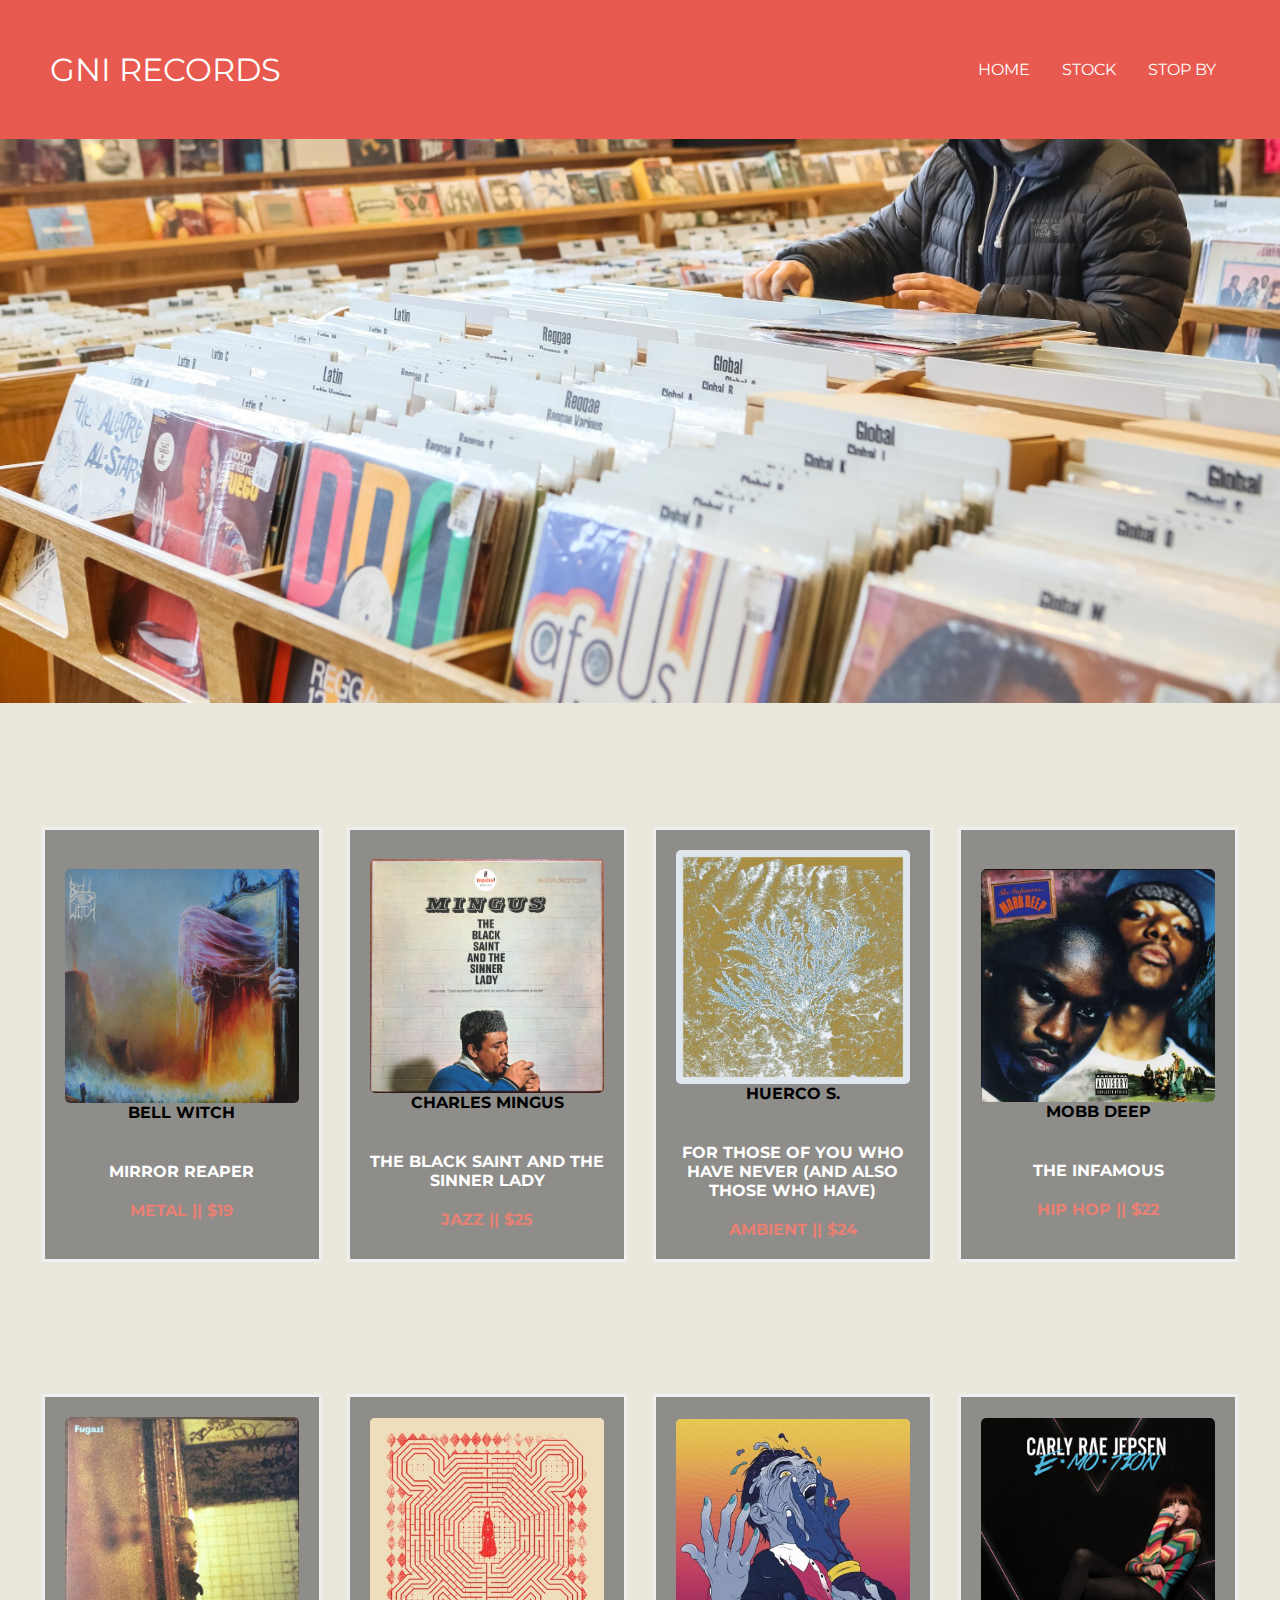
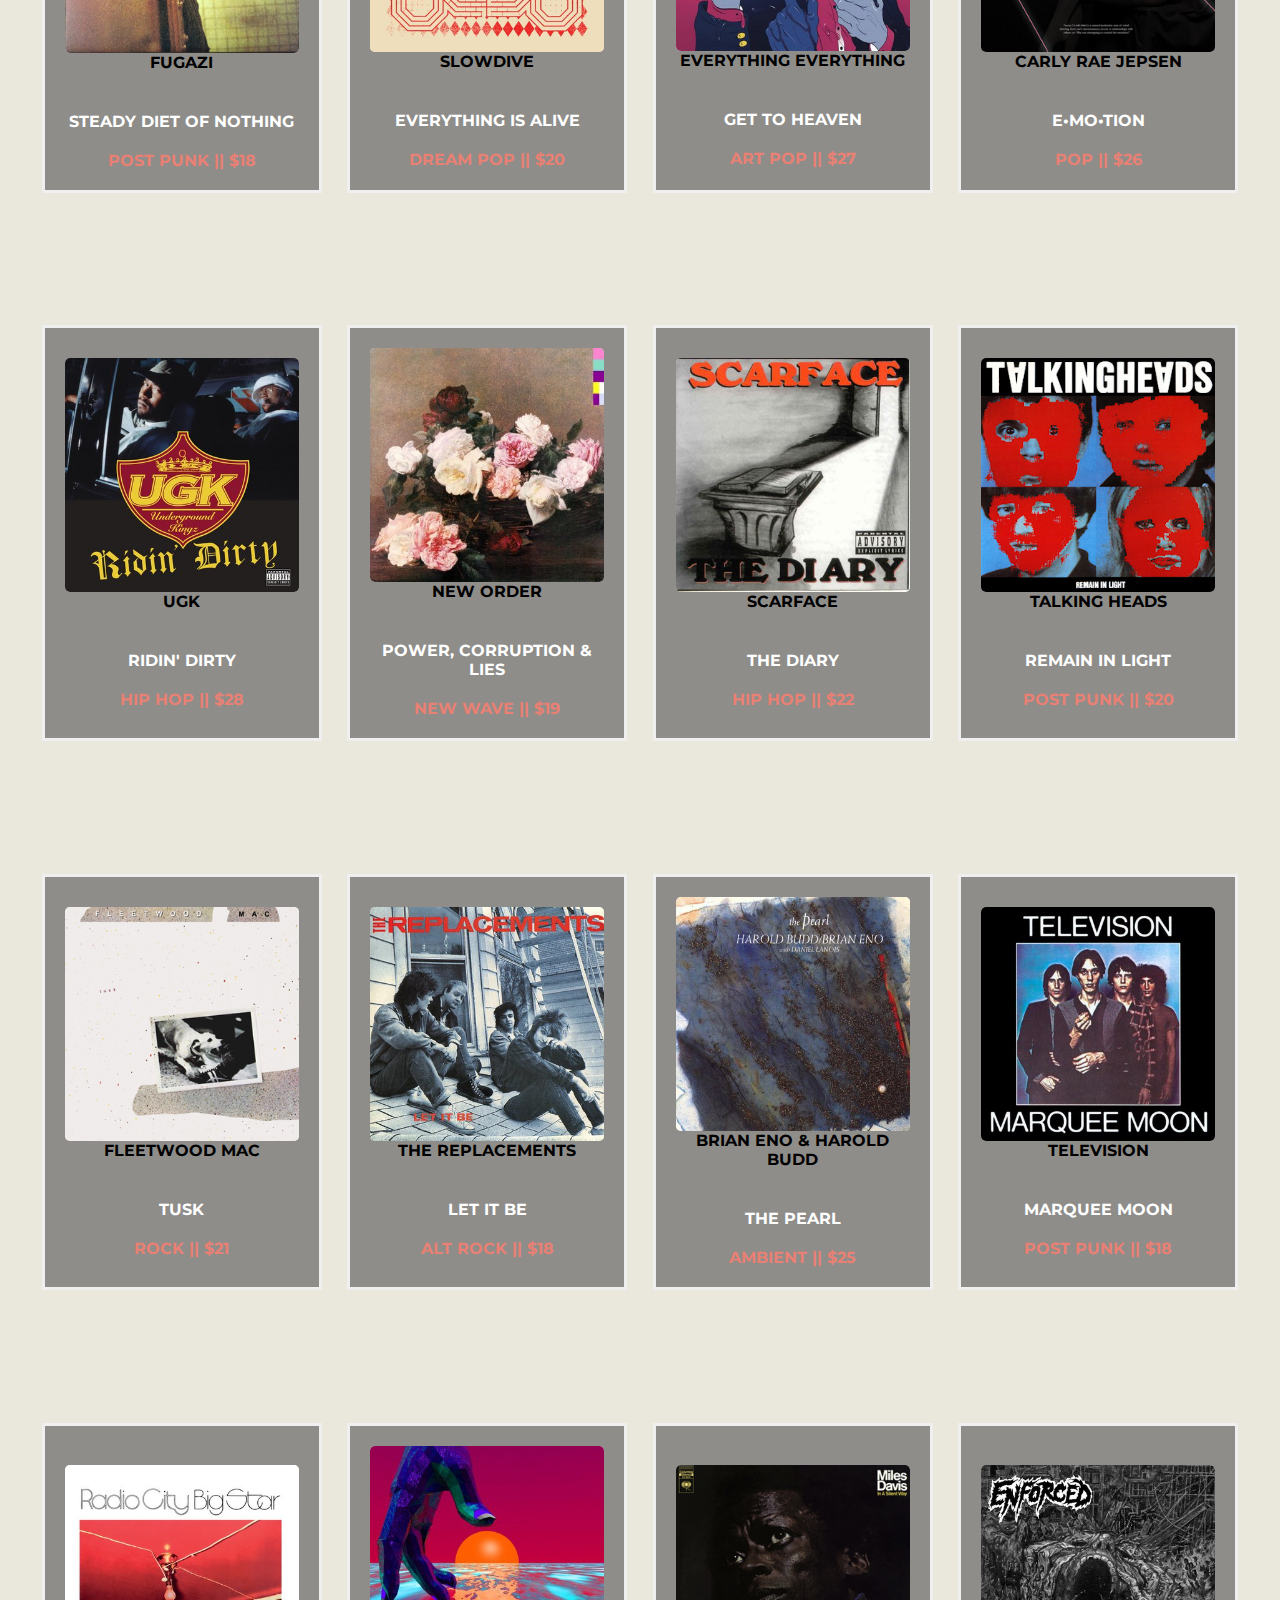
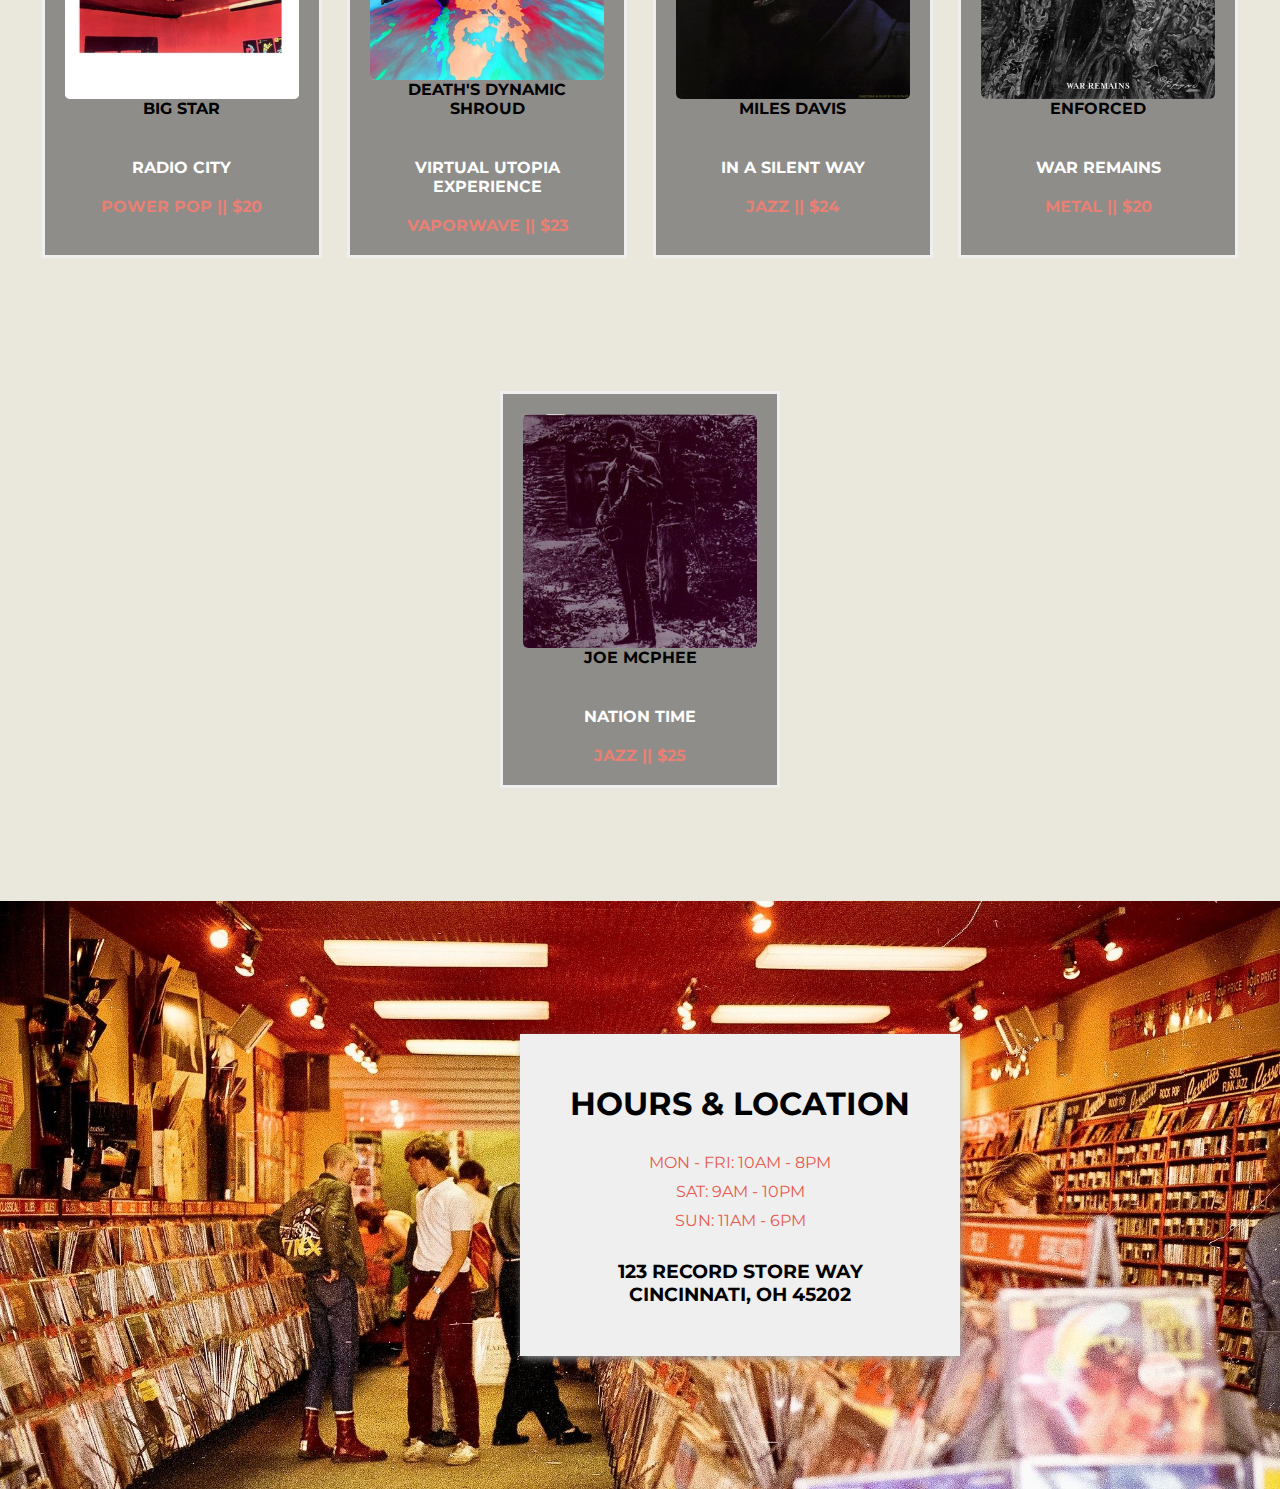
==== index.html @ e2877989 "front page mobile adjustments" ====
<!DOCTYPE html>
<html lang="en">
<head>
    <meta charset="UTF-8">
    <meta name="viewport" content="width=device-width, initial-scale=1.0">
    <link rel="preconnect" href="https://fonts.googleapis.com">
    <link rel="preconnect" href="https://fonts.gstatic.com" crossorigin>
    <link href="https://fonts.googleapis.com/css2?family=Montserrat:wght@600&display=swap" rel="stylesheet">    
    <link rel="stylesheet" href="style.css">
    <title>Document</title>
</head>
<body>
    <nav id="navbar">
        <div class="logo">GNI RECORDS</div>
        <ul class="nav-links">
          <input type="checkbox" id="checkbox_toggle" />
          <label for="checkbox_toggle" class="hamburger" style="background-color:#E85A4F">&#9776;</label>
          <div class="menu">
            <li><a href="/">Home</a></li>
            <li><a href="/">Stock</a></li>
            <li><a href="/">Stop By</a></li>
          </div>
        </ul>
    </nav>
      <div class="banner">
        <img src="./img/banner-store.jpg" alt="">
      </div>
    <div id="container"></div>
    <div class="hours-container">
        <img src="./img/records.jpg" alt="">
        <div class="hours"> 
            <h1>HOURS & LOCATION</h1>
            <ul>Mon - Fri: 10am - 8pm</ul>
            <ul>Sat: 9am - 10pm</ul>
            <ul> Sun: 11am - 6pm</ul> 
            <h3>123 Record Store Way<br>Cincinnati, OH 45202</h3>
        </div>
    </div>

    <script src="script.js"></script>
</body>
</html>
---- style.css ----
* {
    margin: 0%;
    padding: 0;
    box-sizing: border-box;
    font-family: 'Montserrat', sans-serif;
    text-transform: uppercase;
    text-decoration: none;
    list-style: none;
    /* background-color: rgb(47, 45, 45); */
    background-color: #Eae7dc;
}

#navbar {
  display: flex;
  align-items: center;
  justify-content: space-between;
  padding: 50px;
  background-color: #E85A4F;
  color: #fff;
}

.nav-links a {
  color: #fff;
  background-color: #E85A4F;
}

.logo {
  font-size: 32px;
  background-color: #E85A4F;
}

.menu {
  background-color: #E85A4F;
}

.menu li{
  display: inline-block;
  position: relative;
  color: #D8C3A5;
  background-color: #E85A4F;
}

.menu li::after {
  content: '';
  position: absolute;
  width: 100%;
  transform: scaleX(0);
  height: 2px;
  bottom: 0;
  left: 0;
  background-color: #000000;
  transform-origin: bottom right;
  transition: transform 0.25s ease-out;
}

.menu li:hover:after {
  transform: scaleX(1);
  transform-origin: bottom left;
}

.menu li {
  padding: 5px 14px;
}


input[type=checkbox] {
  display: none;
} 


.hamburger {
  display: none;
  font-size: 24px;
  user-select: none;
}



  .banner img {
    width: 100%;
    height: auto;
}

#container {
    display: flex; 
    flex-direction: row;
    flex-wrap: wrap; 
    justify-content: center;
}

.box {
    display: flex;
    flex-direction: column;
    align-items: center;
    width: 280px;
    background-color: #8E8D8A;
    border-style: solid;
    border-color: #efefef;
    padding: 20px;
    text-align: center;
    margin: 1%;
    transition: background-color 0.2s, transform 0.2s;
    display: flex;
    justify-content: center;
    align-items: center;
    margin-top: 120px;
    cursor: pointer;
}

.box img {
    max-width: 100%;
    border-radius: 5px;
}

.box h4 {
    background-color: inherit;
    color: white;
    transition: color 0.2s;
}

.box:hover {
    background-color: #Eae7dc;
    border-style: .5px solid black;
    transform: scale(1.5);
}

.box:hover h4 {
    color: black !important;
}


.hours-container {
    position: relative; 
    display: flex;
    align-items: center;
    justify-content: center;
    margin-top: 100px;
}

.hours-container img {
    width: 100%;
    height: auto;
}

.hours {
    position: absolute;
    color: black;
    right: 25%;
    background-color: #efefef;
    padding: 50px;
    text-align: center;
    box-shadow: 2px 3px 8px -1px rgba(163, 163, 163, 1);
}

.hours h1 {
    margin-bottom: 30px;
    background-color: #efefef;
}

.hours ul {
    margin-bottom: 10px;
    color: #E85A4F;
    background-color: #efefef;
}

.hours h3 {
    margin-top: 30px;
    background-color: #efefef;
}

input[type=checkbox] {
    display: none;
  } 
  

  .hamburger {
    display: none;
    font-size: 24px;
    user-select: none;
  }
  

  @media (max-width: 768px) {
   .menu {
      display:none;
      position: absolute;
      background-color: #E85A4F;
      right: 0;
      left: 0;
      text-align: center;
      padding: 16px 0;
    }
  
    .menu li:hover {
      display: inline-block;
      background-color: #E85A4F;
      transition: 0.3s ease;
    }
  
    .menu li + li {
      margin-top: 12px;
      background-color: #E85A4F;
    }
  
    input[type=checkbox]:checked ~ .menu {
      display: flex;
      justify-content: center;
      flex-direction: column;
    }
  
    .hamburger {
      display: block;
      color: black;
    }

    .box {
      width: 220px;
      transition: background-color 0s, transform 0s;
    }

    .box:hover {
      transform: scale(1);
  }
  

    .hours-container img {
      display: none;
    }

    .hours-container {
      margin-top: 200px;
      margin-left: 20%;
    }
  
  }
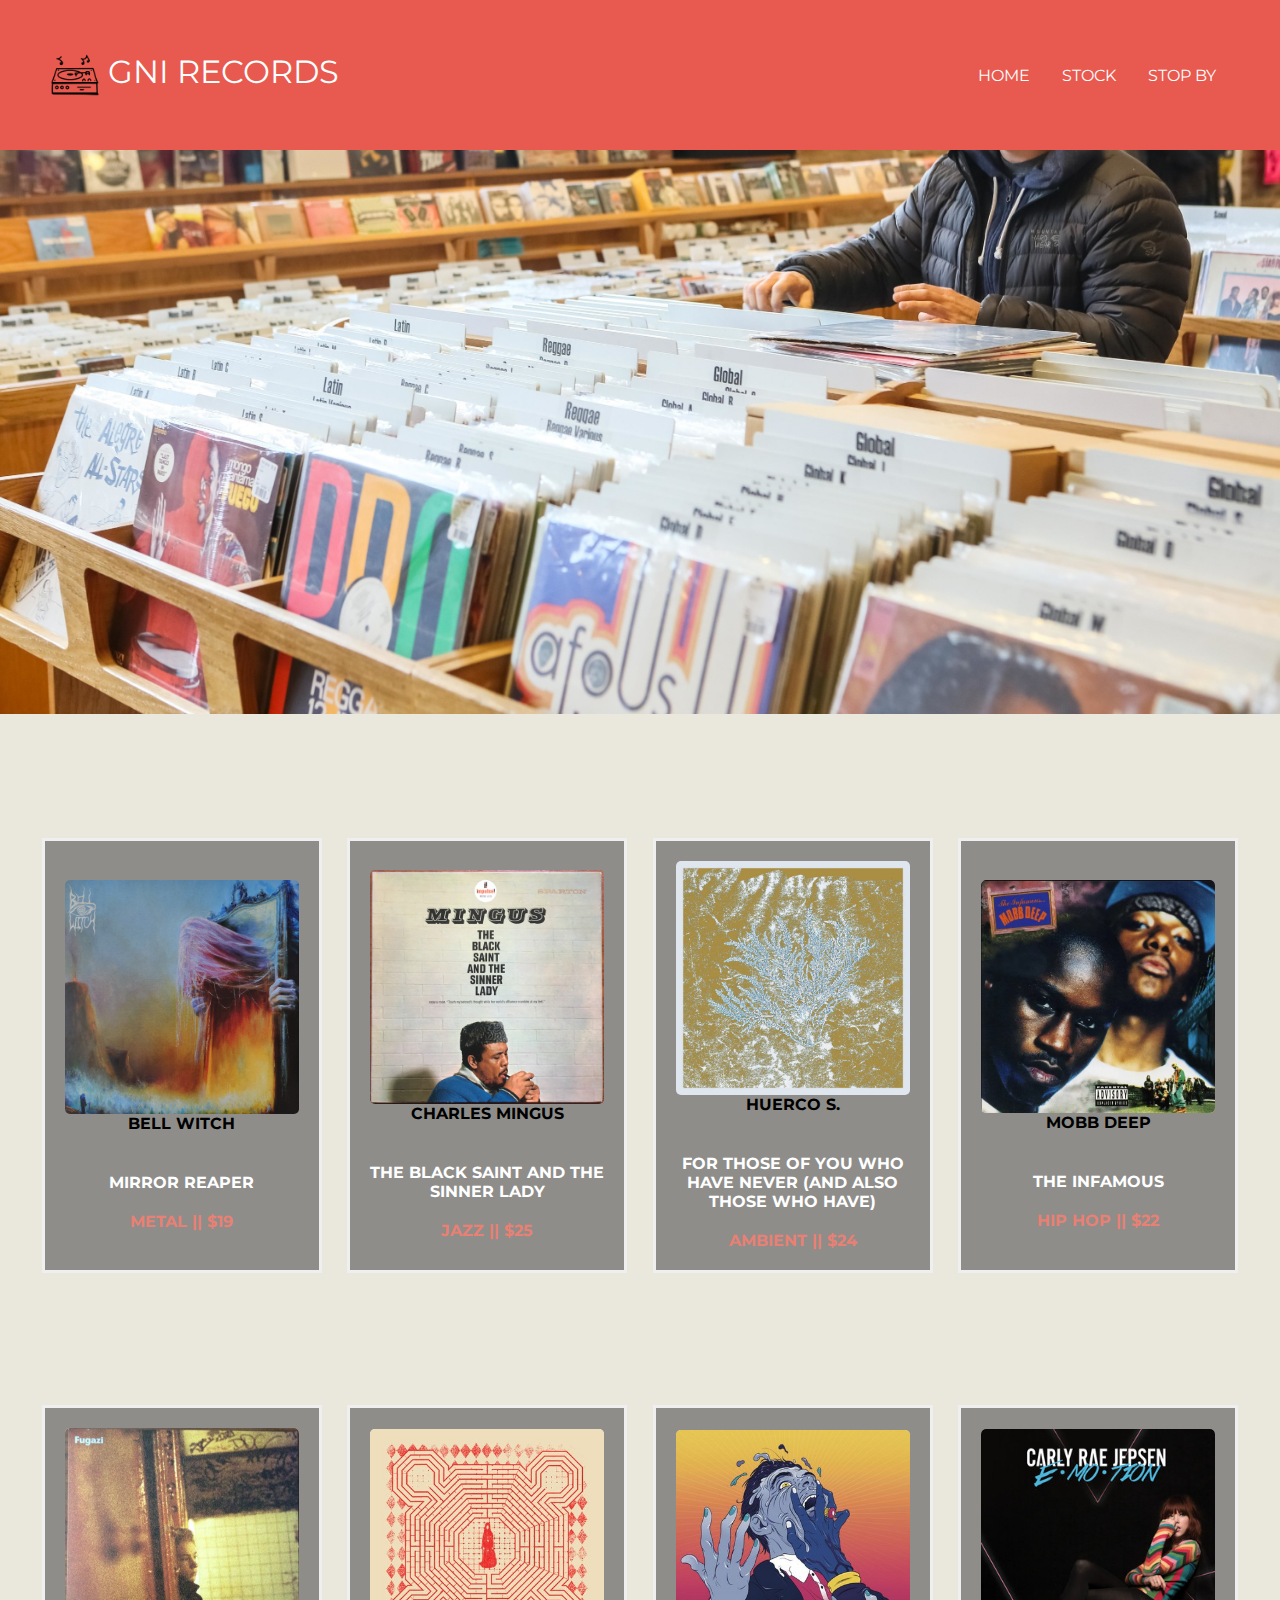
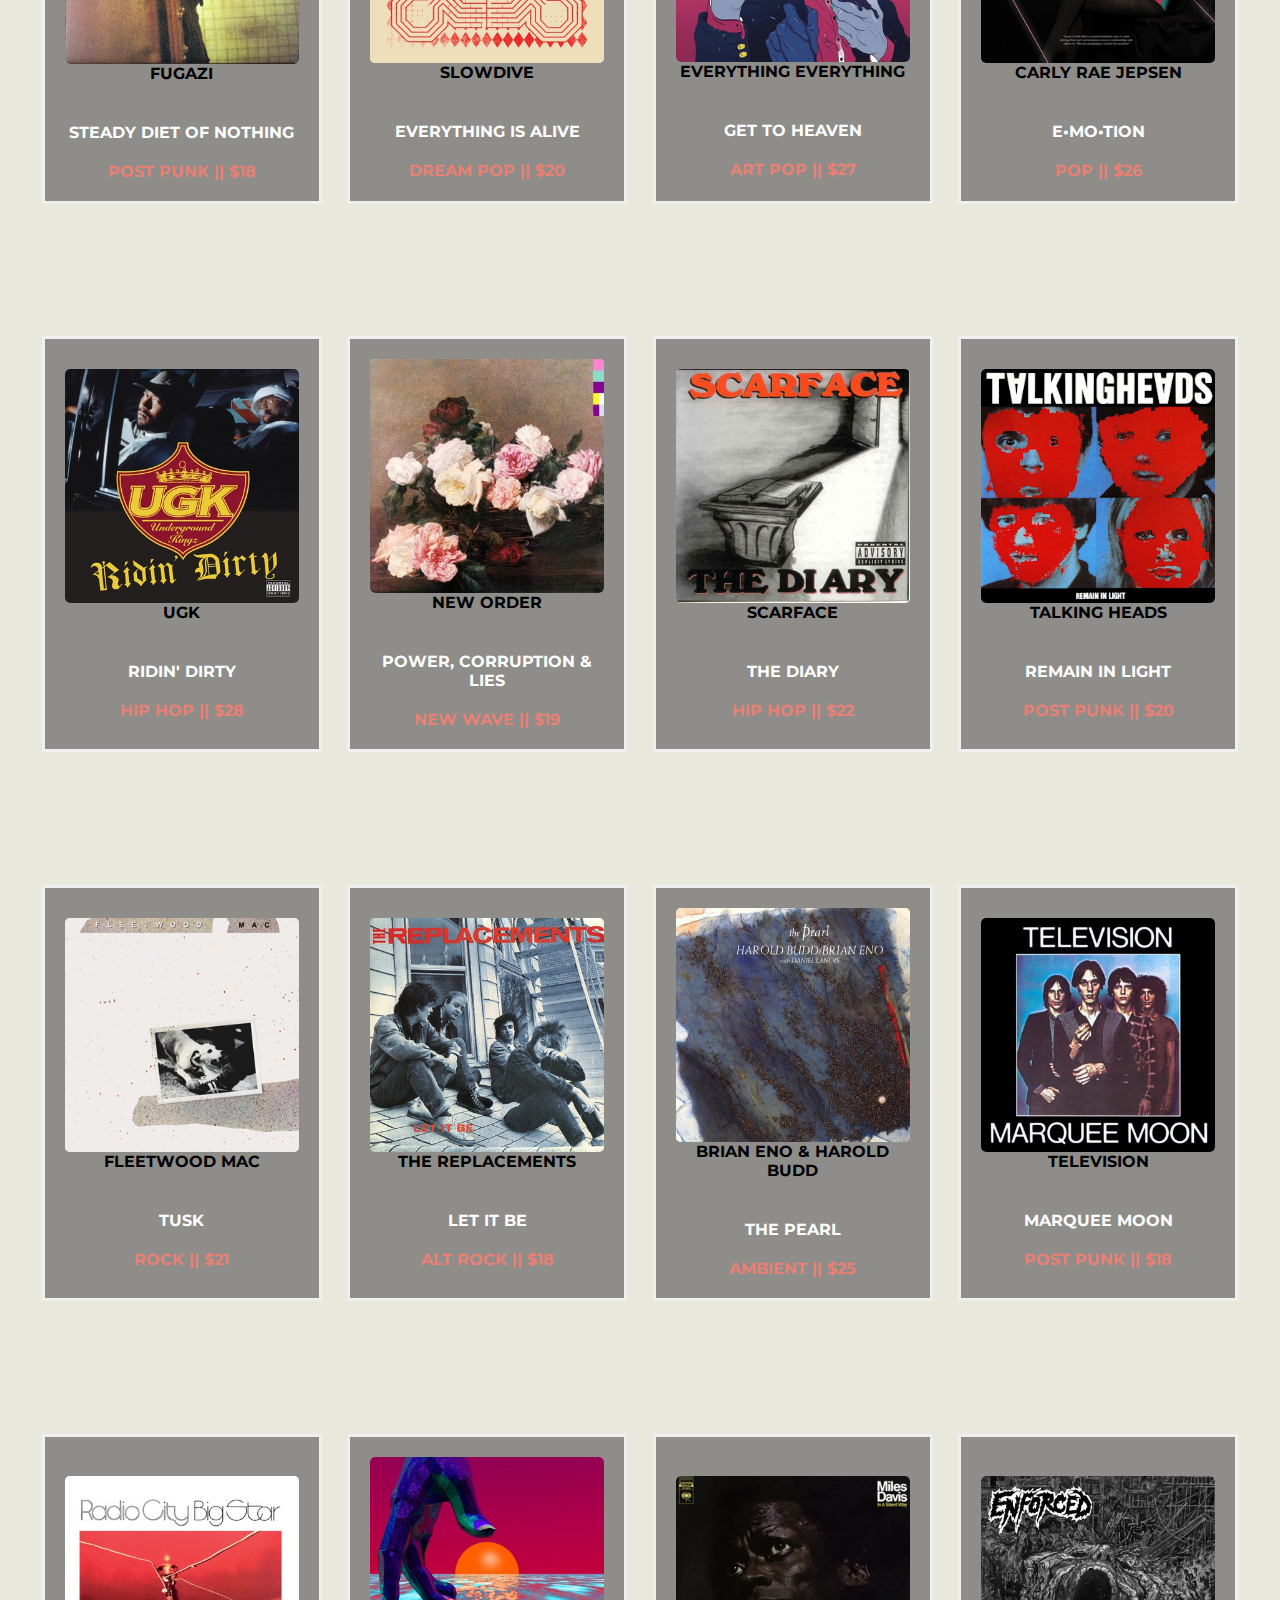
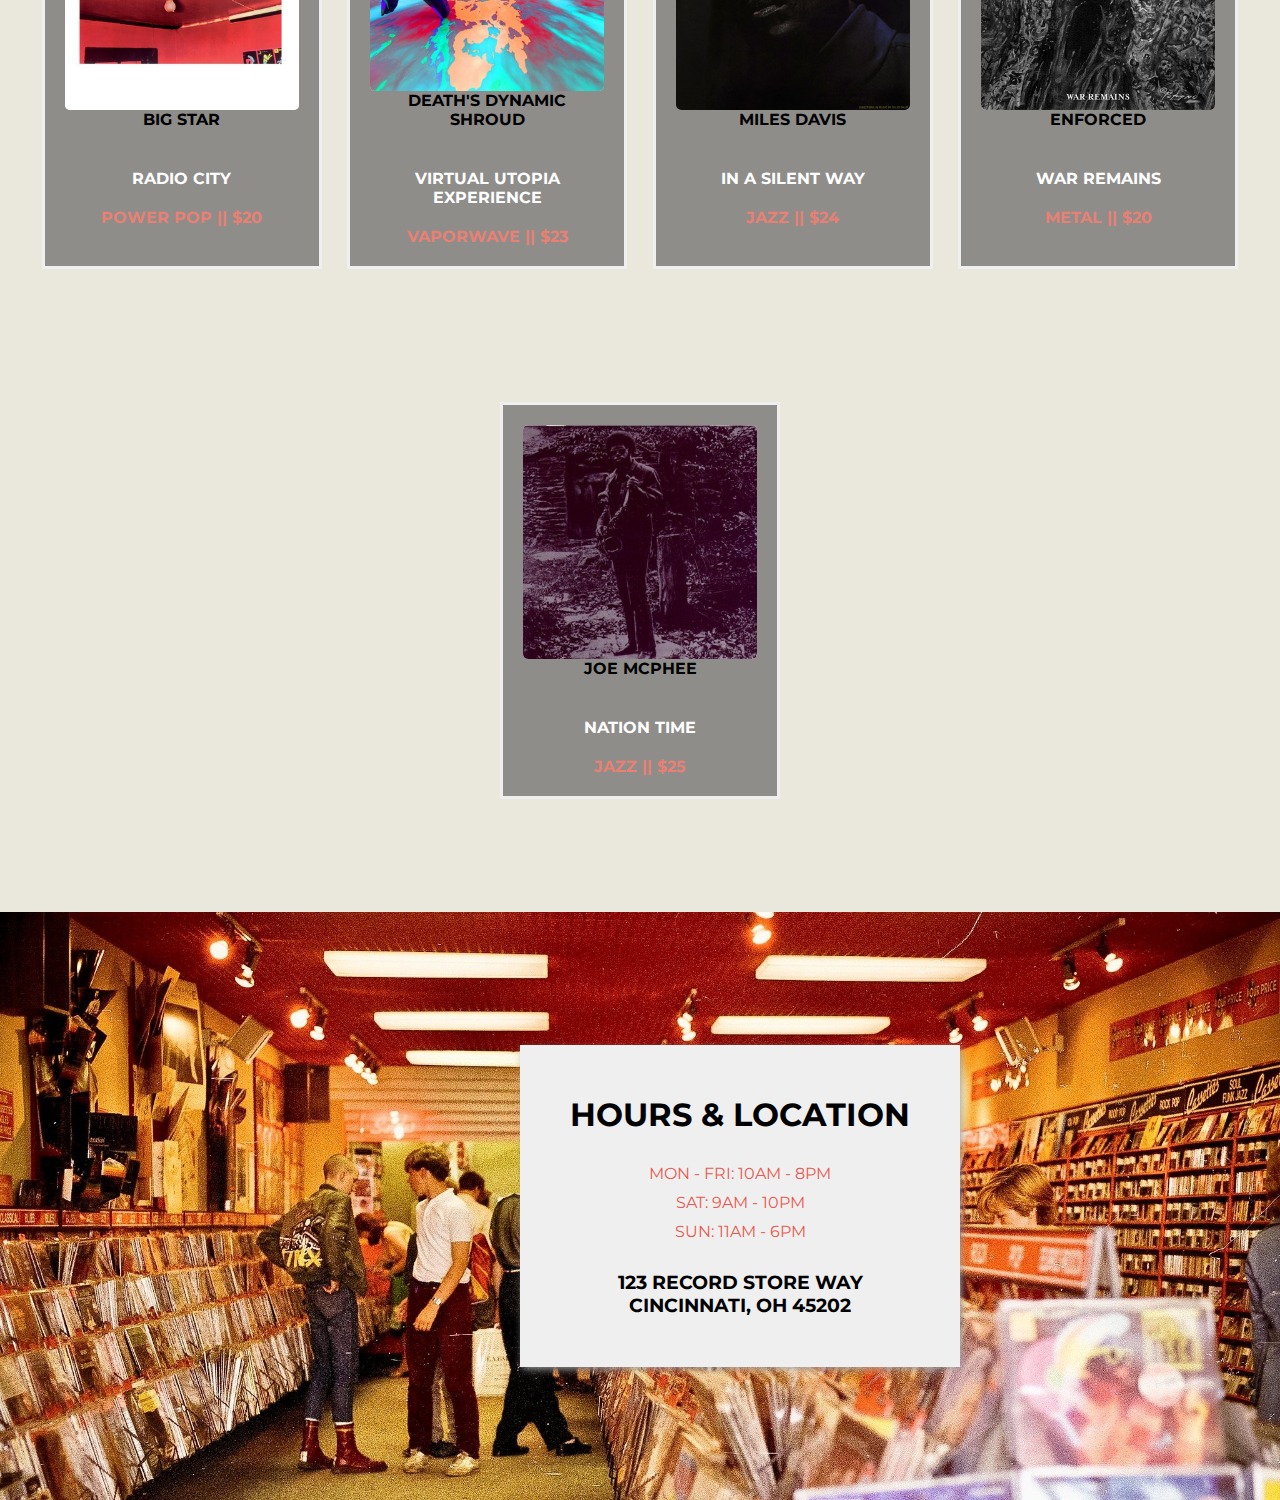
==== commit 2167086f: "added icon/favicon" ====
--- a/index.html
+++ b/index.html
@@ -1,42 +1,65 @@
 <!DOCTYPE html>
 <html lang="en">
-<head>
-    <meta charset="UTF-8">
-    <meta name="viewport" content="width=device-width, initial-scale=1.0">
-    <link rel="preconnect" href="https://fonts.googleapis.com">
-    <link rel="preconnect" href="https://fonts.gstatic.com" crossorigin>
-    <link href="https://fonts.googleapis.com/css2?family=Montserrat:wght@600&display=swap" rel="stylesheet">    
-    <link rel="stylesheet" href="style.css">
+  <head>
+    <meta charset="UTF-8" />
+    <meta name="viewport" content="width=device-width, initial-scale=1.0" />
+    <link rel="icon" type="image/x-icon" href="./img/rekkid.png" />
+    <link rel="preconnect" href="https://fonts.googleapis.com" />
+    <link rel="preconnect" href="https://fonts.gstatic.com" crossorigin />
+    <link
+      href="https://fonts.googleapis.com/css2?family=Montserrat:wght@600&display=swap"
+      rel="stylesheet"
+    />
+    <link rel="stylesheet" href="style.css" />
     <title>Document</title>
-</head>
-<body>
+  </head>
+  <body>
     <nav id="navbar">
-        <div class="logo">GNI RECORDS</div>
-        <ul class="nav-links">
-          <input type="checkbox" id="checkbox_toggle" />
-          <label for="checkbox_toggle" class="hamburger" style="background-color:#E85A4F">&#9776;</label>
-          <div class="menu">
-            <li><a href="/">Home</a></li>
-            <li><a href="/">Stock</a></li>
-            <li><a href="/">Stop By</a></li>
-          </div>
-        </ul>
+      <div class="logo">
+        <img
+          class="icon"
+          src="./img/rekkid.png"
+          alt=""
+          style="background-color: #e85a4f"
+        />
+        GNI RECORDS
+      </div>
+      <ul class="nav-links">
+        <input type="checkbox" id="checkbox_toggle" />
+        <label
+          for="checkbox_toggle"
+          class="hamburger"
+          style="background-color: #e85a4f"
+          >&#9776;</label
+        >
+        <div class="menu">
+          <li><a href="/">Home</a></li>
+          <li><a href="/">Stock</a></li>
+          <li><a href="/">Stop By</a></li>
+        </div>
+      </ul>
     </nav>
-      <div class="banner">
-        <img src="./img/banner-store.jpg" alt="">
-      </div>
+    <div class="banner">
+      <img src="./img/banner-store.jpg" alt="" />
+    </div>
     <div id="container"></div>
     <div class="hours-container">
-        <img src="./img/records.jpg" alt="">
-        <div class="hours"> 
-            <h1>HOURS & LOCATION</h1>
-            <ul>Mon - Fri: 10am - 8pm</ul>
-            <ul>Sat: 9am - 10pm</ul>
-            <ul> Sun: 11am - 6pm</ul> 
-            <h3>123 Record Store Way<br>Cincinnati, OH 45202</h3>
-        </div>
+      <img src="./img/records.jpg" alt="" />
+      <div class="hours">
+        <h1>HOURS & LOCATION</h1>
+        <ul>
+          Mon - Fri: 10am - 8pm
+        </ul>
+        <ul>
+          Sat: 9am - 10pm
+        </ul>
+        <ul>
+          Sun: 11am - 6pm
+        </ul>
+        <h3>123 Record Store Way<br />Cincinnati, OH 45202</h3>
+      </div>
     </div>
 
     <script src="script.js"></script>
-</body>
-</html>+  </body>
+</html>
--- a/style.css
+++ b/style.css
@@ -1,13 +1,13 @@
 * {
-    margin: 0%;
-    padding: 0;
-    box-sizing: border-box;
-    font-family: 'Montserrat', sans-serif;
-    text-transform: uppercase;
-    text-decoration: none;
-    list-style: none;
-    /* background-color: rgb(47, 45, 45); */
-    background-color: #Eae7dc;
+  margin: 0%;
+  padding: 0;
+  box-sizing: border-box;
+  font-family: "Montserrat", sans-serif;
+  text-transform: uppercase;
+  text-decoration: none;
+  list-style: none;
+  /* background-color: rgb(47, 45, 45); */
+  background-color: #eae7dc;
 }
 
 #navbar {
@@ -15,33 +15,38 @@
   align-items: center;
   justify-content: space-between;
   padding: 50px;
-  background-color: #E85A4F;
+  background-color: #e85a4f;
   color: #fff;
+}
+
+.icon {
+  width: 50px;
+  vertical-align: middle;
 }
 
 .nav-links a {
   color: #fff;
-  background-color: #E85A4F;
+  background-color: #e85a4f;
 }
 
 .logo {
   font-size: 32px;
-  background-color: #E85A4F;
+  background-color: #e85a4f;
 }
 
 .menu {
-  background-color: #E85A4F;
-}
-
-.menu li{
+  background-color: #e85a4f;
+}
+
+.menu li {
   display: inline-block;
   position: relative;
-  color: #D8C3A5;
-  background-color: #E85A4F;
+  color: #d8c3a5;
+  background-color: #e85a4f;
 }
 
 .menu li::after {
-  content: '';
+  content: "";
   position: absolute;
   width: 100%;
   transform: scaleX(0);
@@ -62,11 +67,9 @@
   padding: 5px 14px;
 }
 
-
-input[type=checkbox] {
-  display: none;
-} 
-
+input[type="checkbox"] {
+  display: none;
+}
 
 .hamburger {
   display: none;
@@ -74,162 +77,174 @@
   user-select: none;
 }
 
-
-
-  .banner img {
-    width: 100%;
-    height: auto;
+.banner img {
+  width: 100%;
+  height: auto;
 }
 
 #container {
-    display: flex; 
-    flex-direction: row;
-    flex-wrap: wrap; 
-    justify-content: center;
+  display: flex;
+  flex-direction: row;
+  flex-wrap: wrap;
+  justify-content: center;
 }
 
 .box {
-    display: flex;
-    flex-direction: column;
-    align-items: center;
-    width: 280px;
-    background-color: #8E8D8A;
-    border-style: solid;
-    border-color: #efefef;
-    padding: 20px;
+  display: flex;
+  flex-direction: column;
+  align-items: center;
+  width: 280px;
+  background-color: #8e8d8a;
+  border-style: solid;
+  border-color: #efefef;
+  padding: 20px;
+  text-align: center;
+  margin: 1%;
+  transition: background-color 0.2s, transform 0.2s;
+  display: flex;
+  justify-content: center;
+  align-items: center;
+  margin-top: 120px;
+  cursor: pointer;
+}
+
+.box img {
+  max-width: 100%;
+  border-radius: 5px;
+}
+
+.box h4 {
+  background-color: inherit;
+  color: white;
+  transition: color 0.2s;
+}
+
+.box:hover {
+  background-color: #eae7dc;
+  border-style: 0.5px solid black;
+  transform: scale(1.5);
+}
+
+.box:hover h4 {
+  color: black !important;
+}
+
+.hours-container {
+  position: relative;
+  display: flex;
+  align-items: center;
+  justify-content: center;
+  margin-top: 100px;
+}
+
+.hours-container img {
+  width: 100%;
+  height: auto;
+}
+
+.hours {
+  position: absolute;
+  color: black;
+  right: 25%;
+  background-color: #efefef;
+  padding: 50px;
+  text-align: center;
+  box-shadow: 2px 3px 8px -1px rgba(163, 163, 163, 1);
+}
+
+.hours h1 {
+  margin-bottom: 30px;
+  background-color: #efefef;
+}
+
+.hours ul {
+  margin-bottom: 10px;
+  color: #e85a4f;
+  background-color: #efefef;
+}
+
+.hours h3 {
+  margin-top: 30px;
+  background-color: #efefef;
+}
+
+input[type="checkbox"] {
+  display: none;
+}
+
+.hamburger {
+  display: none;
+  font-size: 24px;
+  user-select: none;
+}
+
+@media (max-width: 768px) {
+  .menu {
+    display: none;
+    position: absolute;
+    background-color: #e85a4f;
+    right: 0;
+    left: 0;
     text-align: center;
-    margin: 1%;
-    transition: background-color 0.2s, transform 0.2s;
+    padding: 16px 0;
+  }
+
+  .menu li:hover {
+    display: inline-block;
+    background-color: #e85a4f;
+    transition: 0.3s ease;
+  }
+
+  .menu li + li {
+    margin-top: 12px;
+    background-color: #e85a4f;
+  }
+
+  input[type="checkbox"]:checked ~ .menu {
     display: flex;
     justify-content: center;
-    align-items: center;
-    margin-top: 120px;
-    cursor: pointer;
-}
-
-.box img {
-    max-width: 100%;
-    border-radius: 5px;
-}
-
-.box h4 {
-    background-color: inherit;
-    color: white;
-    transition: color 0.2s;
-}
-
-.box:hover {
-    background-color: #Eae7dc;
-    border-style: .5px solid black;
-    transform: scale(1.5);
-}
-
-.box:hover h4 {
-    color: black !important;
-}
-
-
-.hours-container {
-    position: relative; 
-    display: flex;
-    align-items: center;
-    justify-content: center;
-    margin-top: 100px;
-}
-
-.hours-container img {
-    width: 100%;
-    height: auto;
-}
-
-.hours {
-    position: absolute;
+    flex-direction: column;
+  }
+
+  .hamburger {
+    display: block;
     color: black;
-    right: 25%;
-    background-color: #efefef;
-    padding: 50px;
-    text-align: center;
-    box-shadow: 2px 3px 8px -1px rgba(163, 163, 163, 1);
-}
-
-.hours h1 {
-    margin-bottom: 30px;
-    background-color: #efefef;
-}
-
-.hours ul {
-    margin-bottom: 10px;
-    color: #E85A4F;
-    background-color: #efefef;
-}
-
-.hours h3 {
-    margin-top: 30px;
-    background-color: #efefef;
-}
-
-input[type=checkbox] {
+  }
+
+  .box {
+    width: 220px;
+    transition: background-color 0s, transform 0s;
+  }
+
+  .box:hover {
+    transform: scale(1);
+  }
+
+  .hours-container img {
     display: none;
-  } 
-  
-
-  .hamburger {
+  }
+
+  .hours-container {
+    margin-top: 200px;
+    margin-left: 20%;
+  }
+}
+
+@media (max-width: 480px) {
+  .box {
+    max-width: 160px;
+    font-size: 10px;
+  }
+
+  .hours-container img {
     display: none;
-    font-size: 24px;
-    user-select: none;
-  }
-  
-
-  @media (max-width: 768px) {
-   .menu {
-      display:none;
-      position: absolute;
-      background-color: #E85A4F;
-      right: 0;
-      left: 0;
-      text-align: center;
-      padding: 16px 0;
-    }
-  
-    .menu li:hover {
-      display: inline-block;
-      background-color: #E85A4F;
-      transition: 0.3s ease;
-    }
-  
-    .menu li + li {
-      margin-top: 12px;
-      background-color: #E85A4F;
-    }
-  
-    input[type=checkbox]:checked ~ .menu {
-      display: flex;
-      justify-content: center;
-      flex-direction: column;
-    }
-  
-    .hamburger {
-      display: block;
-      color: black;
-    }
-
-    .box {
-      width: 220px;
-      transition: background-color 0s, transform 0s;
-    }
-
-    .box:hover {
-      transform: scale(1);
-  }
-  
-
-    .hours-container img {
-      display: none;
-    }
-
-    .hours-container {
-      margin-top: 200px;
-      margin-left: 20%;
-    }
-  
-  }+  }
+
+  .hours-container {
+    margin-top: 300px;
+    width: 400px;
+    text-align: left;
+    margin-left: auto;
+    margin-right: auto;
+  }
+}
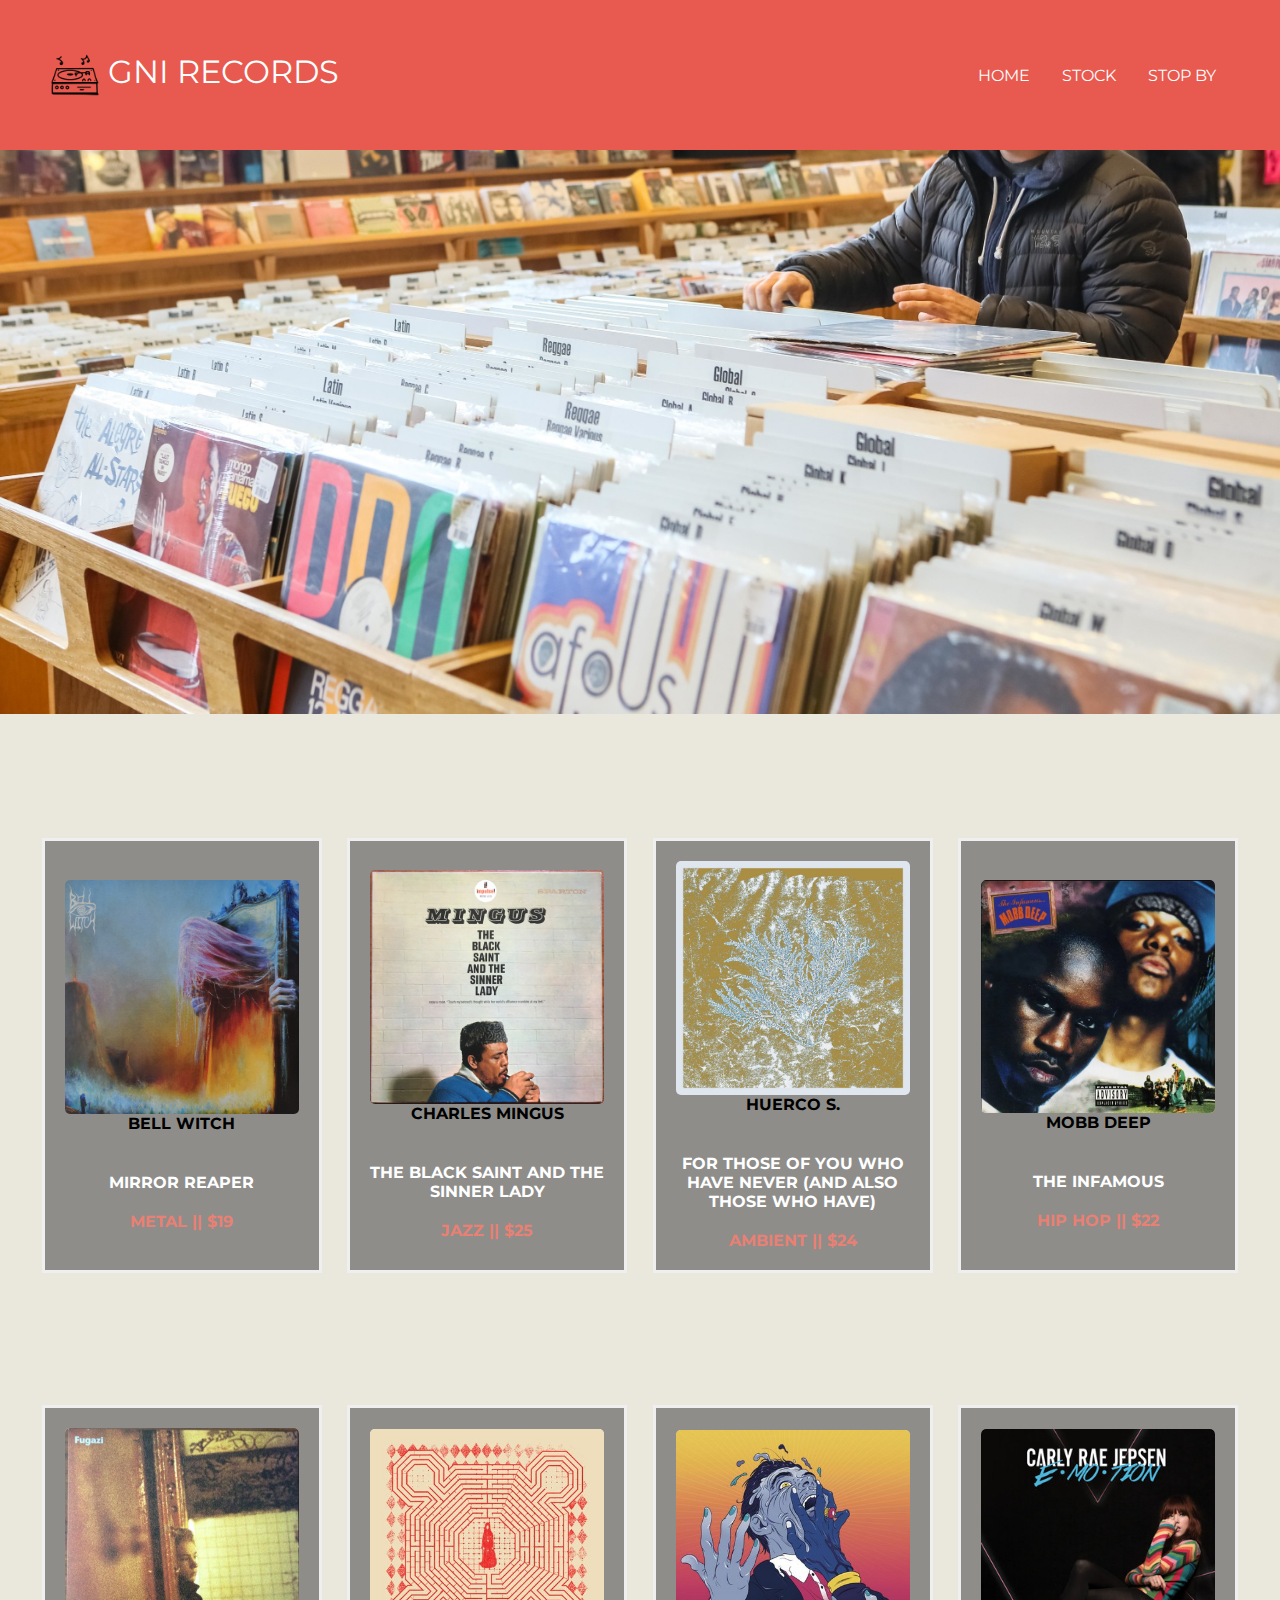
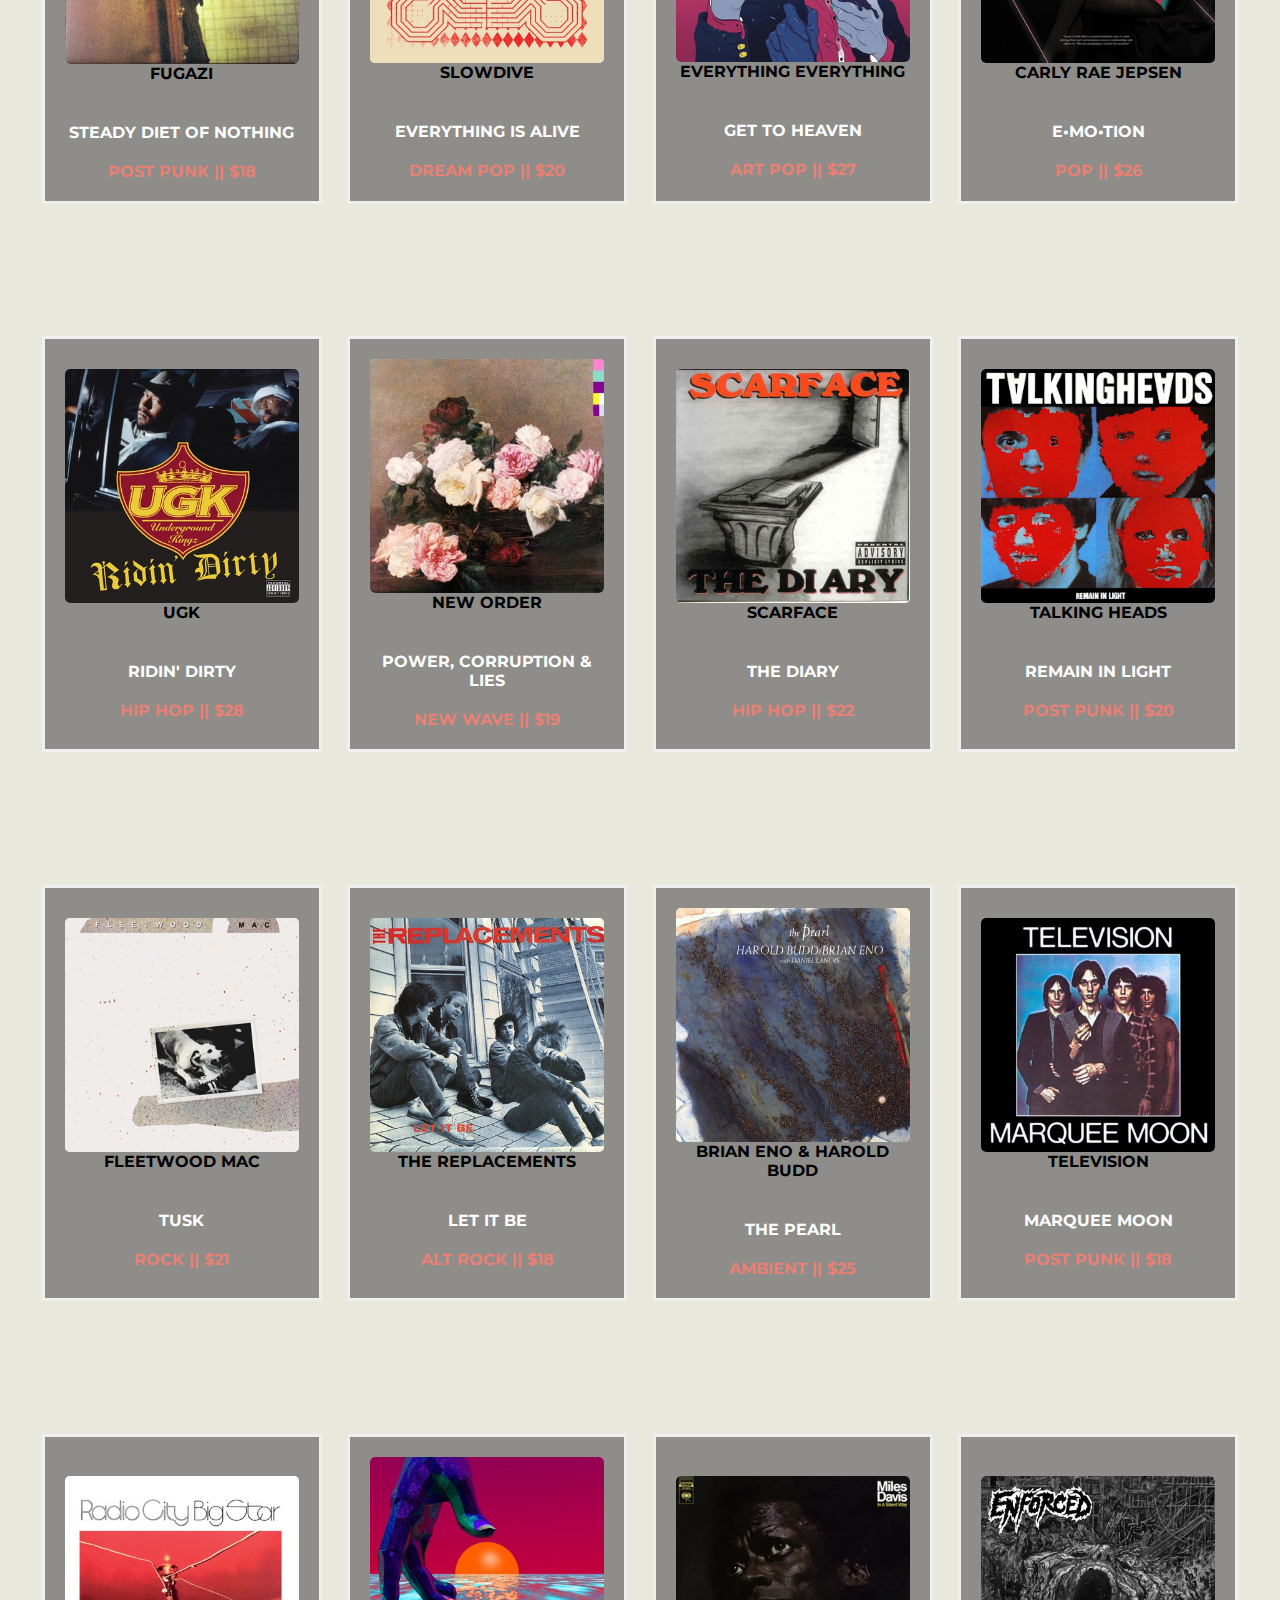
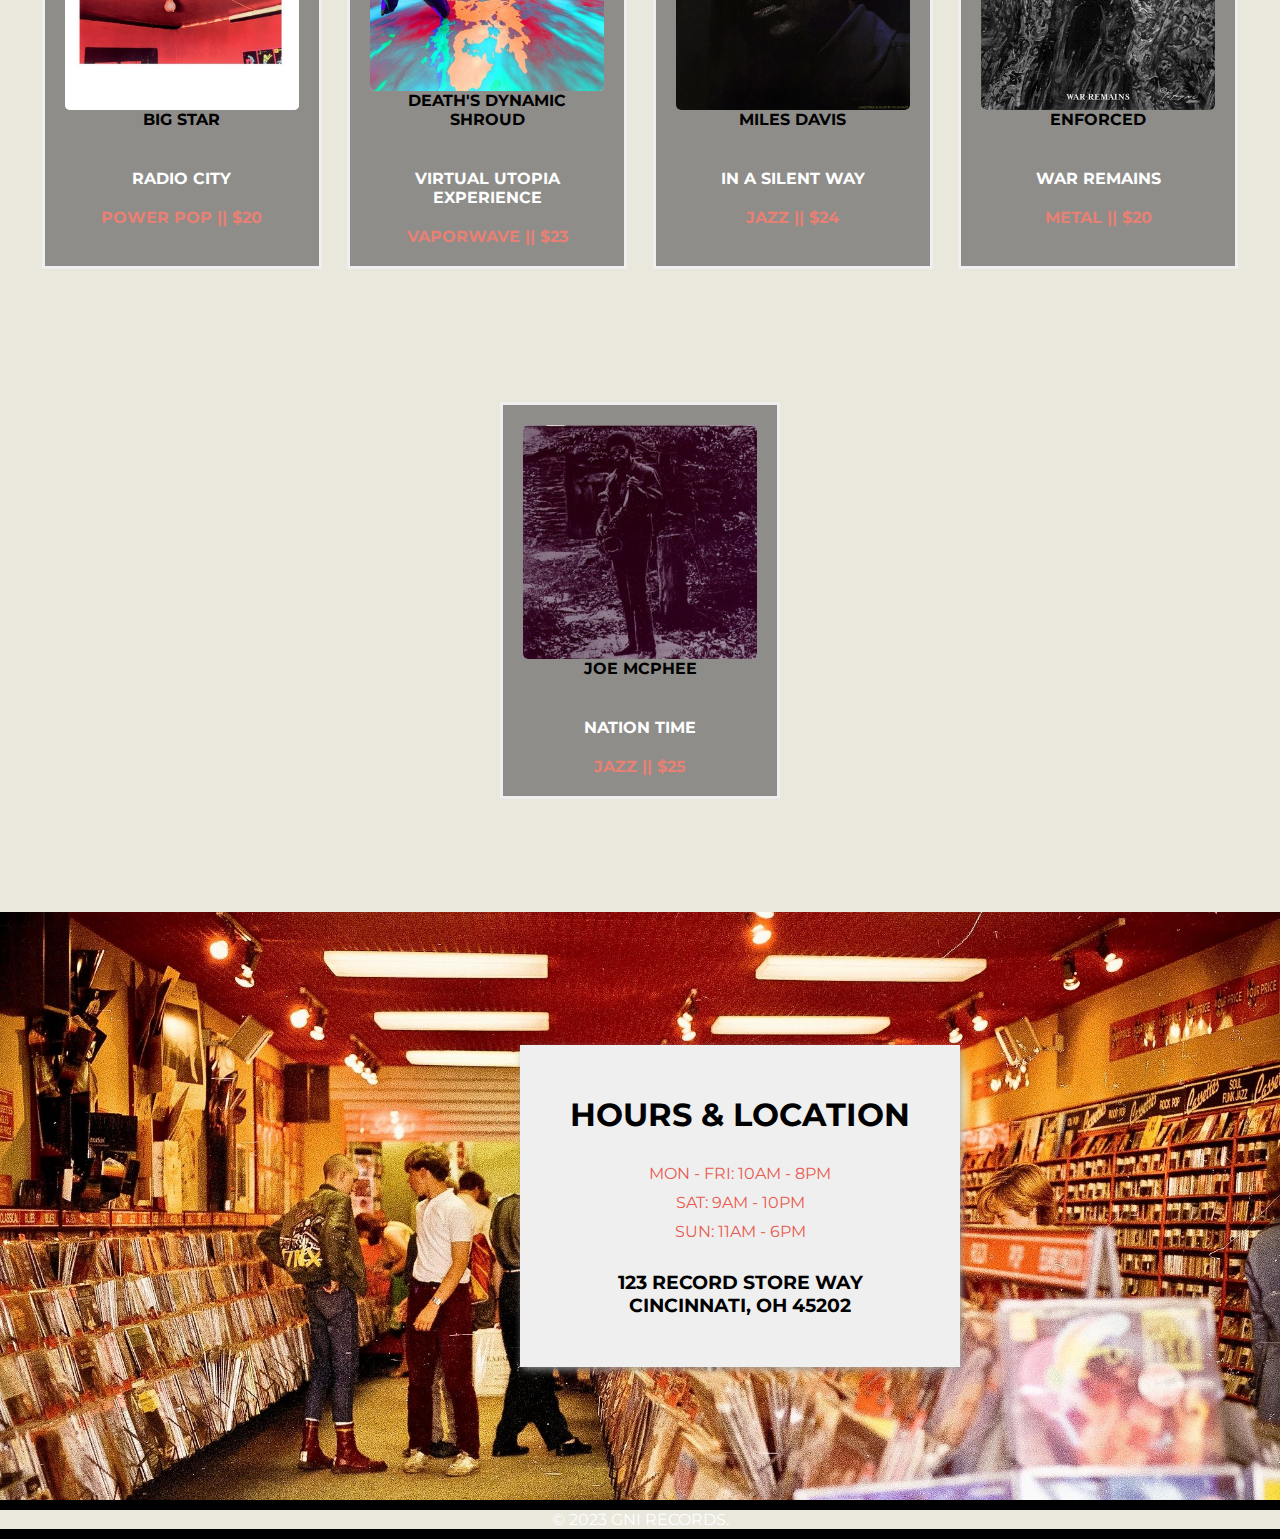
==== commit 24b0df30: "new scroll bar, reorganized css and js files into own folder, added simple footer, added nav and foo" ====
--- a/index.html
+++ b/index.html
@@ -10,35 +10,11 @@
       href="https://fonts.googleapis.com/css2?family=Montserrat:wght@600&display=swap"
       rel="stylesheet"
     />
-    <link rel="stylesheet" href="style.css" />
-    <title>Document</title>
+    <link rel="stylesheet" href="../css/index.css" />
+    <link rel="stylesheet" href="../css/navAndFooter.css" />
+    <title>GNI Records</title>
   </head>
   <body>
-    <nav id="navbar">
-      <div class="logo">
-        <img
-          class="icon"
-          src="./img/rekkid.png"
-          alt=""
-          style="background-color: #e85a4f"
-        />
-        GNI RECORDS
-      </div>
-      <ul class="nav-links">
-        <input type="checkbox" id="checkbox_toggle" />
-        <label
-          for="checkbox_toggle"
-          class="hamburger"
-          style="background-color: #e85a4f"
-          >&#9776;</label
-        >
-        <div class="menu">
-          <li><a href="/">Home</a></li>
-          <li><a href="/">Stock</a></li>
-          <li><a href="/">Stop By</a></li>
-        </div>
-      </ul>
-    </nav>
     <div class="banner">
       <img src="./img/banner-store.jpg" alt="" />
     </div>
@@ -59,7 +35,7 @@
         <h3>123 Record Store Way<br />Cincinnati, OH 45202</h3>
       </div>
     </div>
-
-    <script src="script.js"></script>
+    <script src="../js/navAndFooter.js"></script>
+    <script src="../js/index.js"></script>
   </body>
 </html>
--- a/css/index.css
+++ b/css/index.css
@@ -0,0 +1,161 @@
+* {
+  margin: 0%;
+  padding: 0;
+  box-sizing: border-box;
+  font-family: "Montserrat", sans-serif;
+  text-transform: uppercase;
+  text-decoration: none;
+  list-style: none;
+  background-color: #eae7dc;
+}
+
+body::-webkit-scrollbar {
+  width: 0.4rem;
+}
+
+body::-webkit-scrollbar-track {
+  background: #1e1e24;
+}
+
+body::-webkit-scrollbar-thumb {
+  background: #e85a4f;
+}
+
+
+.banner img {
+  width: 100%;
+  height: auto;
+}
+
+#container {
+  display: flex;
+  flex-direction: row;
+  flex-wrap: wrap;
+  justify-content: center;
+}
+
+.box {
+  display: flex;
+  flex-direction: column;
+  align-items: center;
+  width: 280px;
+  background-color: #8e8d8a;
+  border-style: solid;
+  border-color: #efefef;
+  padding: 20px;
+  text-align: center;
+  margin: 1%;
+  transition: background-color 0.2s, transform 0.2s;
+  display: flex;
+  justify-content: center;
+  align-items: center;
+  margin-top: 120px;
+  cursor: pointer;
+}
+
+.box img {
+  max-width: 100%;
+  border-radius: 5px;
+}
+
+.box h4 {
+  background-color: inherit;
+  color: white;
+  transition: color 0.2s;
+}
+
+.box:hover {
+  background-color: #eae7dc;
+  border-style: 0.5px solid black;
+  transform: scale(1.5);
+}
+
+.box:hover h4 {
+  color: black !important;
+}
+
+.hours-container {
+  position: relative;
+  display: flex;
+  align-items: center;
+  justify-content: center;
+  margin-top: 100px;
+}
+
+.hours-container img {
+  width: 100%;
+  height: auto;
+}
+
+.hours {
+  position: absolute;
+  color: black;
+  right: 25%;
+  background-color: #efefef;
+  padding: 50px;
+  text-align: center;
+  box-shadow: 2px 3px 8px -1px rgba(163, 163, 163, 1);
+}
+
+.hours h1 {
+  margin-bottom: 30px;
+  background-color: #efefef;
+}
+
+.hours ul {
+  margin-bottom: 10px;
+  color: #e85a4f;
+  background-color: #efefef;
+}
+
+.hours h3 {
+  margin-top: 30px;
+  background-color: #efefef;
+}
+
+footer {
+  background-color: #000000 !important;
+  color: #000000;
+  text-align: center;
+  padding: 10px 0;
+}
+
+@media (max-width: 768px) {
+  
+  .box {
+    width: 220px;
+    transition: background-color 0s, transform 0s;
+  }
+
+  .box:hover {
+    transform: scale(1);
+  }
+
+  .hours-container img {
+    display: none;
+  }
+
+  .hours-container {
+    margin-top: 200px;
+    margin-left: 20%;
+  }
+}
+
+@media (max-width: 480px) {
+  .box {
+    max-width: 160px;
+    font-size: 10px;
+  }
+
+  .hours-container img {
+    display: none;
+  }
+
+  .hours-container {
+    margin-top: 300px;
+    width: 400px;
+    text-align: left;
+    margin-left: auto;
+    margin-right: auto;
+  }
+}
--- a/css/navAndFooter.css
+++ b/css/navAndFooter.css
@@ -0,0 +1,107 @@
+#navbar {
+  display: flex;
+  align-items: center;
+  justify-content: space-between;
+  padding: 50px;
+  background-color: #e85a4f;
+  color: #fff;
+}
+
+.icon {
+  width: 50px;
+  vertical-align: middle;
+}
+
+.nav-links a {
+  color: #fff;
+  background-color: #e85a4f;
+}
+
+.logo {
+  font-size: 32px;
+  background-color: #e85a4f;
+}
+
+.menu {
+  background-color: #e85a4f;
+}
+
+.menu li {
+  display: inline-block;
+  position: relative;
+  color: #d8c3a5;
+  background-color: #e85a4f;
+}
+
+.menu li::after {
+  content: "";
+  position: absolute;
+  width: 100%;
+  transform: scaleX(0);
+  height: 2px;
+  bottom: 0;
+  left: 0;
+  background-color: #000000;
+  transform-origin: bottom right;
+  transition: transform 0.25s ease-out;
+}
+
+.menu li:hover:after {
+  transform: scaleX(1);
+  transform-origin: bottom left;
+}
+
+.menu li {
+  padding: 5px 14px;
+}
+
+input[type="checkbox"] {
+  display: none;
+}
+
+.hamburger {
+  display: none;
+  font-size: 24px;
+  user-select: none;
+}
+
+footer {
+    background-color: #000000 !important;
+    color: #fff;
+    text-align: center;
+    padding: 10px 0;
+  }
+
+@media (max-width: 768px) {
+  .menu {
+    display: none;
+    position: absolute;
+    background-color: #e85a4f;
+    right: 0;
+    left: 0;
+    text-align: center;
+    padding: 16px 0;
+  }
+
+  .menu li:hover {
+    display: inline-block;
+    background-color: #e85a4f;
+    transition: 0.3s ease;
+  }
+
+  .menu li + li {
+    margin-top: 12px;
+    background-color: #e85a4f;
+  }
+
+  input[type="checkbox"]:checked ~ .menu {
+    display: flex;
+    justify-content: center;
+    flex-direction: column;
+  }
+
+  .hamburger {
+    display: block;
+    color: black;
+  }
+}
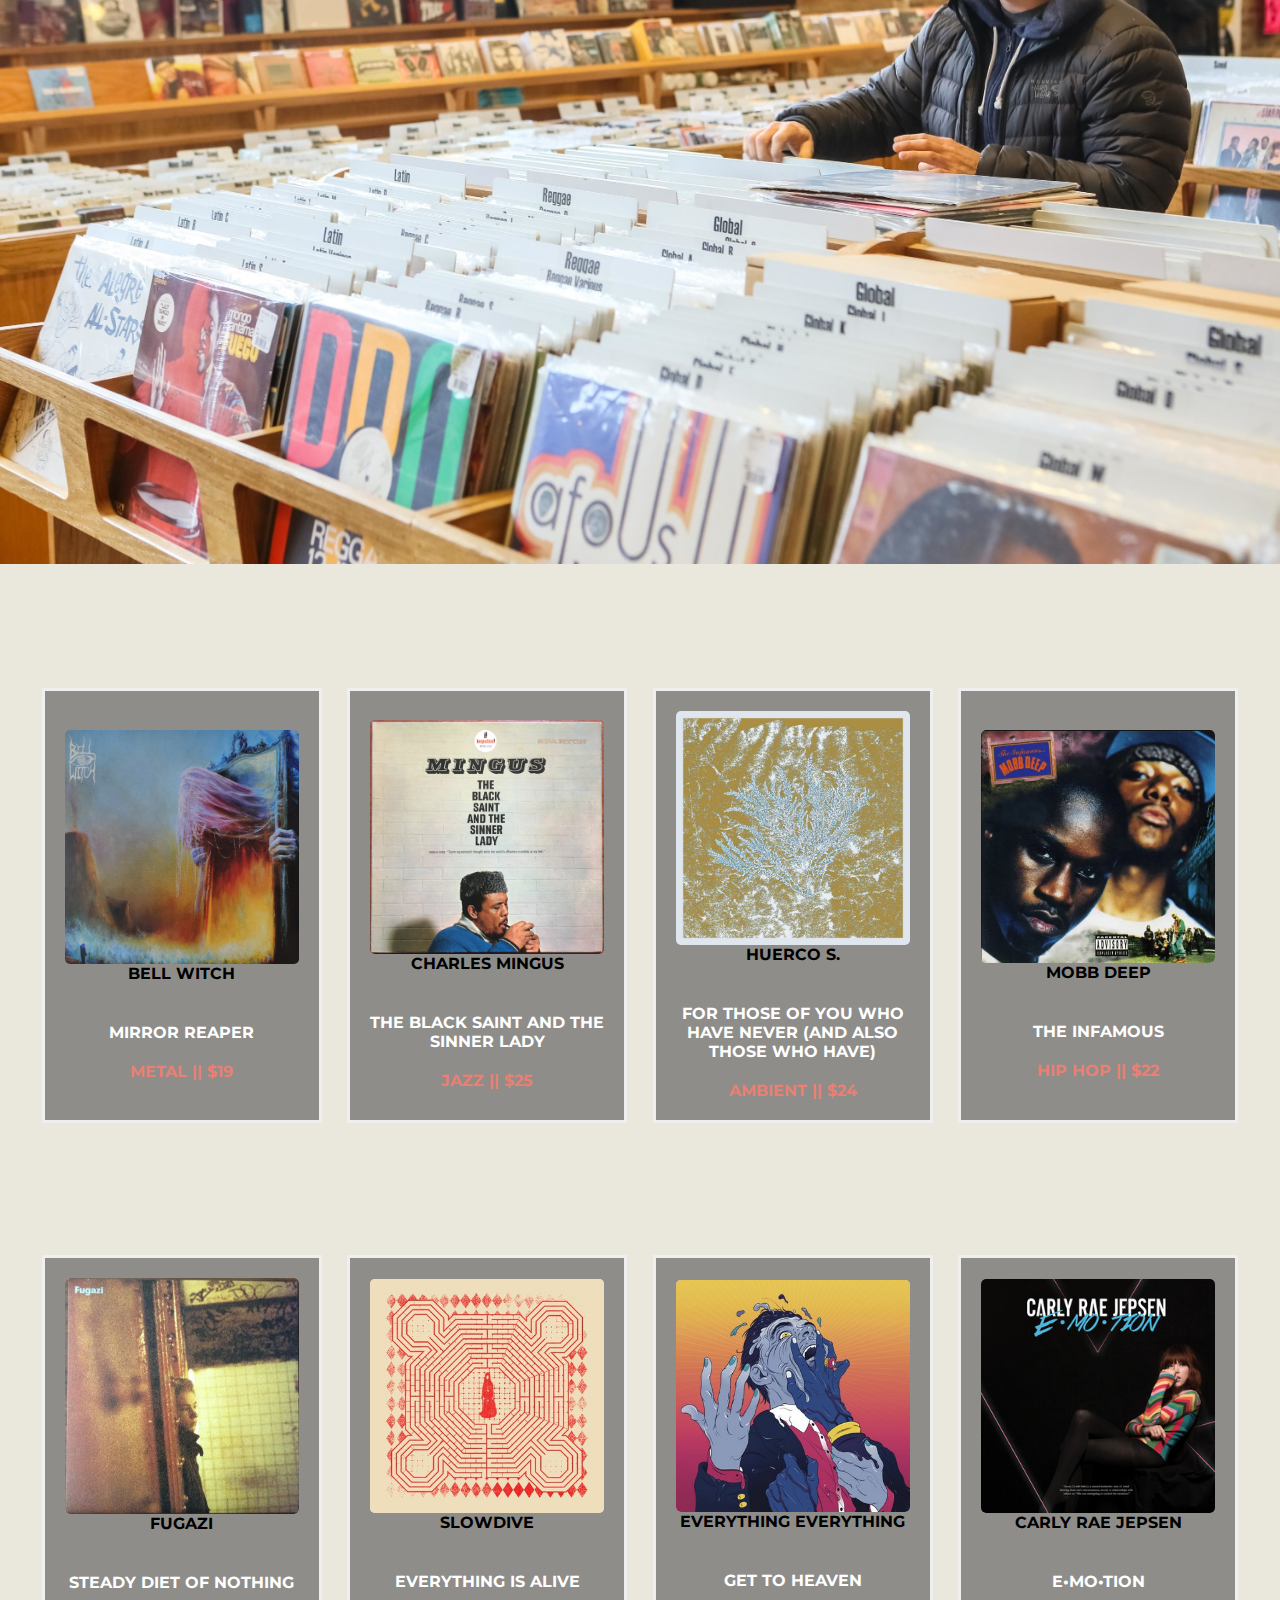
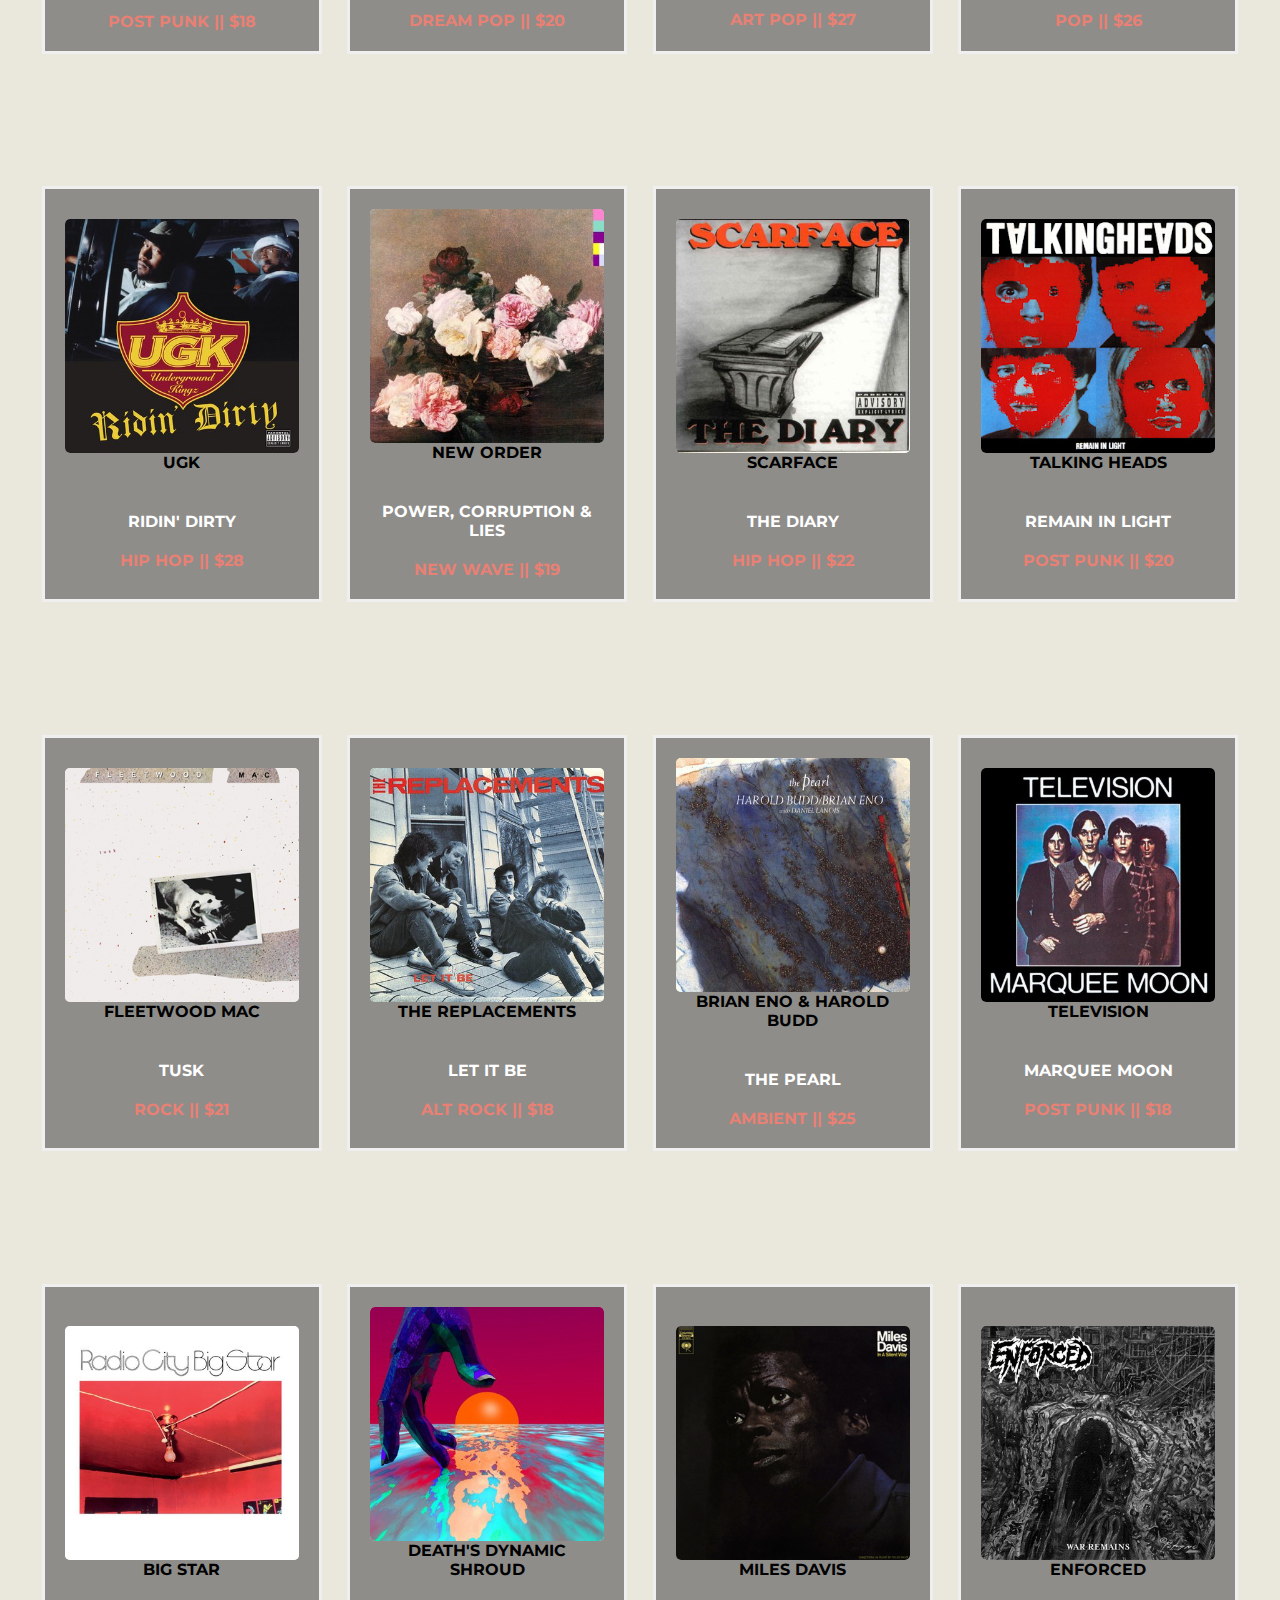
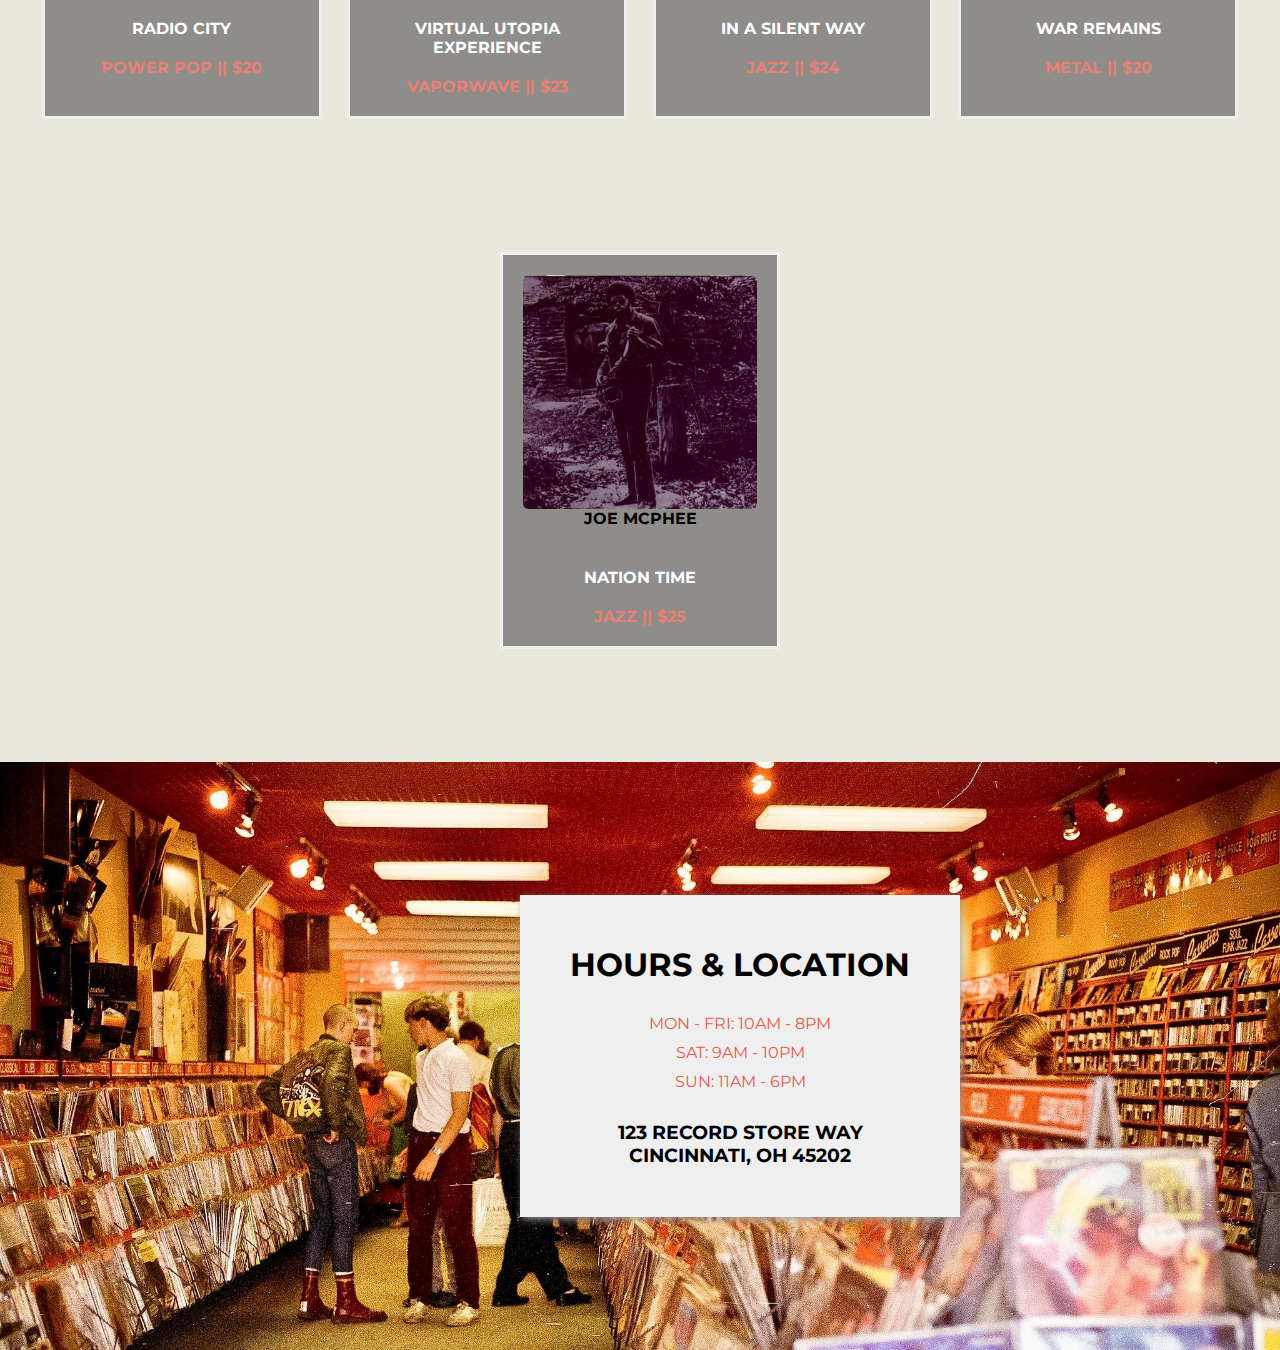
==== commit 29b00753: "fixing something to hopefully allow for proper git hub deployment" ====
--- a/index.html
+++ b/index.html
@@ -10,8 +10,8 @@
       href="https://fonts.googleapis.com/css2?family=Montserrat:wght@600&display=swap"
       rel="stylesheet"
     />
-    <link rel="stylesheet" href="../css/index.css" />
-    <link rel="stylesheet" href="../css/navAndFooter.css" />
+    <link rel="stylesheet" href="./index.css" />
+    <link rel="stylesheet" href="./navAndFooter.css" />
     <title>GNI Records</title>
   </head>
   <body>
@@ -35,7 +35,7 @@
         <h3>123 Record Store Way<br />Cincinnati, OH 45202</h3>
       </div>
     </div>
-    <script src="../js/navAndFooter.js"></script>
-    <script src="../js/index.js"></script>
+    <script src="./navAndFooter.css"></script>
+    <script src="./index.js"></script>
   </body>
 </html>
--- a/index.css
+++ b/index.css
@@ -0,0 +1,161 @@
+* {
+  margin: 0%;
+  padding: 0;
+  box-sizing: border-box;
+  font-family: "Montserrat", sans-serif;
+  text-transform: uppercase;
+  text-decoration: none;
+  list-style: none;
+  background-color: #eae7dc;
+}
+
+body::-webkit-scrollbar {
+  width: 0.4rem;
+}
+
+body::-webkit-scrollbar-track {
+  background: #1e1e24;
+}
+
+body::-webkit-scrollbar-thumb {
+  background: #e85a4f;
+}
+
+
+.banner img {
+  width: 100%;
+  height: auto;
+}
+
+#container {
+  display: flex;
+  flex-direction: row;
+  flex-wrap: wrap;
+  justify-content: center;
+}
+
+.box {
+  display: flex;
+  flex-direction: column;
+  align-items: center;
+  width: 280px;
+  background-color: #8e8d8a;
+  border-style: solid;
+  border-color: #efefef;
+  padding: 20px;
+  text-align: center;
+  margin: 1%;
+  transition: background-color 0.2s, transform 0.2s;
+  display: flex;
+  justify-content: center;
+  align-items: center;
+  margin-top: 120px;
+  cursor: pointer;
+}
+
+.box img {
+  max-width: 100%;
+  border-radius: 5px;
+}
+
+.box h4 {
+  background-color: inherit;
+  color: white;
+  transition: color 0.2s;
+}
+
+.box:hover {
+  background-color: #eae7dc;
+  border-style: 0.5px solid black;
+  transform: scale(1.5);
+}
+
+.box:hover h4 {
+  color: black !important;
+}
+
+.hours-container {
+  position: relative;
+  display: flex;
+  align-items: center;
+  justify-content: center;
+  margin-top: 100px;
+}
+
+.hours-container img {
+  width: 100%;
+  height: auto;
+}
+
+.hours {
+  position: absolute;
+  color: black;
+  right: 25%;
+  background-color: #efefef;
+  padding: 50px;
+  text-align: center;
+  box-shadow: 2px 3px 8px -1px rgba(163, 163, 163, 1);
+}
+
+.hours h1 {
+  margin-bottom: 30px;
+  background-color: #efefef;
+}
+
+.hours ul {
+  margin-bottom: 10px;
+  color: #e85a4f;
+  background-color: #efefef;
+}
+
+.hours h3 {
+  margin-top: 30px;
+  background-color: #efefef;
+}
+
+footer {
+  background-color: #000000 !important;
+  color: #000000;
+  text-align: center;
+  padding: 10px 0;
+}
+
+@media (max-width: 768px) {
+  
+  .box {
+    width: 220px;
+    transition: background-color 0s, transform 0s;
+  }
+
+  .box:hover {
+    transform: scale(1);
+  }
+
+  .hours-container img {
+    display: none;
+  }
+
+  .hours-container {
+    margin-top: 200px;
+    margin-left: 20%;
+  }
+}
+
+@media (max-width: 480px) {
+  .box {
+    max-width: 160px;
+    font-size: 10px;
+  }
+
+  .hours-container img {
+    display: none;
+  }
+
+  .hours-container {
+    margin-top: 300px;
+    width: 400px;
+    text-align: left;
+    margin-left: auto;
+    margin-right: auto;
+  }
+}
--- a/navAndFooter.css
+++ b/navAndFooter.css
@@ -0,0 +1,107 @@
+#navbar {
+  display: flex;
+  align-items: center;
+  justify-content: space-between;
+  padding: 50px;
+  background-color: #e85a4f;
+  color: #fff;
+}
+
+.icon {
+  width: 50px;
+  vertical-align: middle;
+}
+
+.nav-links a {
+  color: #fff;
+  background-color: #e85a4f;
+}
+
+.logo {
+  font-size: 32px;
+  background-color: #e85a4f;
+}
+
+.menu {
+  background-color: #e85a4f;
+}
+
+.menu li {
+  display: inline-block;
+  position: relative;
+  color: #d8c3a5;
+  background-color: #e85a4f;
+}
+
+.menu li::after {
+  content: "";
+  position: absolute;
+  width: 100%;
+  transform: scaleX(0);
+  height: 2px;
+  bottom: 0;
+  left: 0;
+  background-color: #000000;
+  transform-origin: bottom right;
+  transition: transform 0.25s ease-out;
+}
+
+.menu li:hover:after {
+  transform: scaleX(1);
+  transform-origin: bottom left;
+}
+
+.menu li {
+  padding: 5px 14px;
+}
+
+input[type="checkbox"] {
+  display: none;
+}
+
+.hamburger {
+  display: none;
+  font-size: 24px;
+  user-select: none;
+}
+
+footer {
+    background-color: #000000 !important;
+    color: #fff;
+    text-align: center;
+    padding: 10px 0;
+  }
+
+@media (max-width: 768px) {
+  .menu {
+    display: none;
+    position: absolute;
+    background-color: #e85a4f;
+    right: 0;
+    left: 0;
+    text-align: center;
+    padding: 16px 0;
+  }
+
+  .menu li:hover {
+    display: inline-block;
+    background-color: #e85a4f;
+    transition: 0.3s ease;
+  }
+
+  .menu li + li {
+    margin-top: 12px;
+    background-color: #e85a4f;
+  }
+
+  input[type="checkbox"]:checked ~ .menu {
+    display: flex;
+    justify-content: center;
+    flex-direction: column;
+  }
+
+  .hamburger {
+    display: block;
+    color: black;
+  }
+}
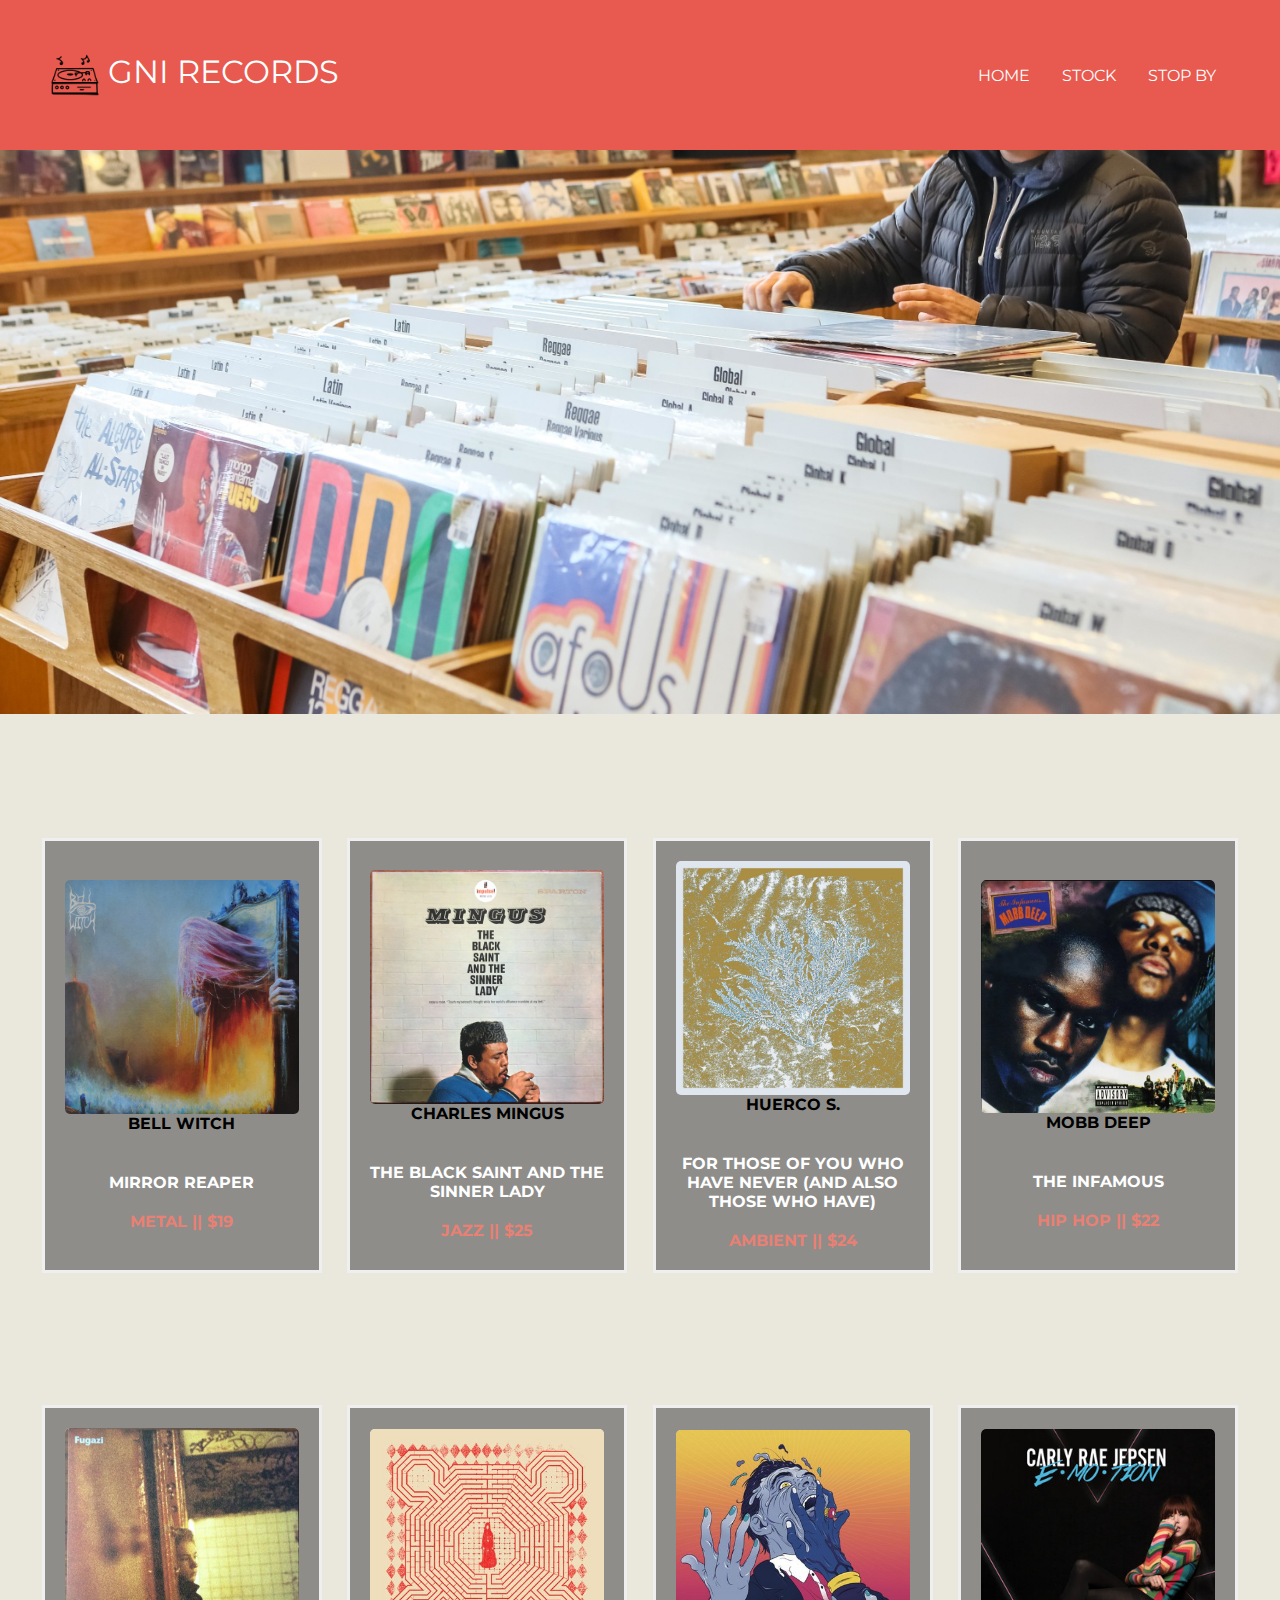
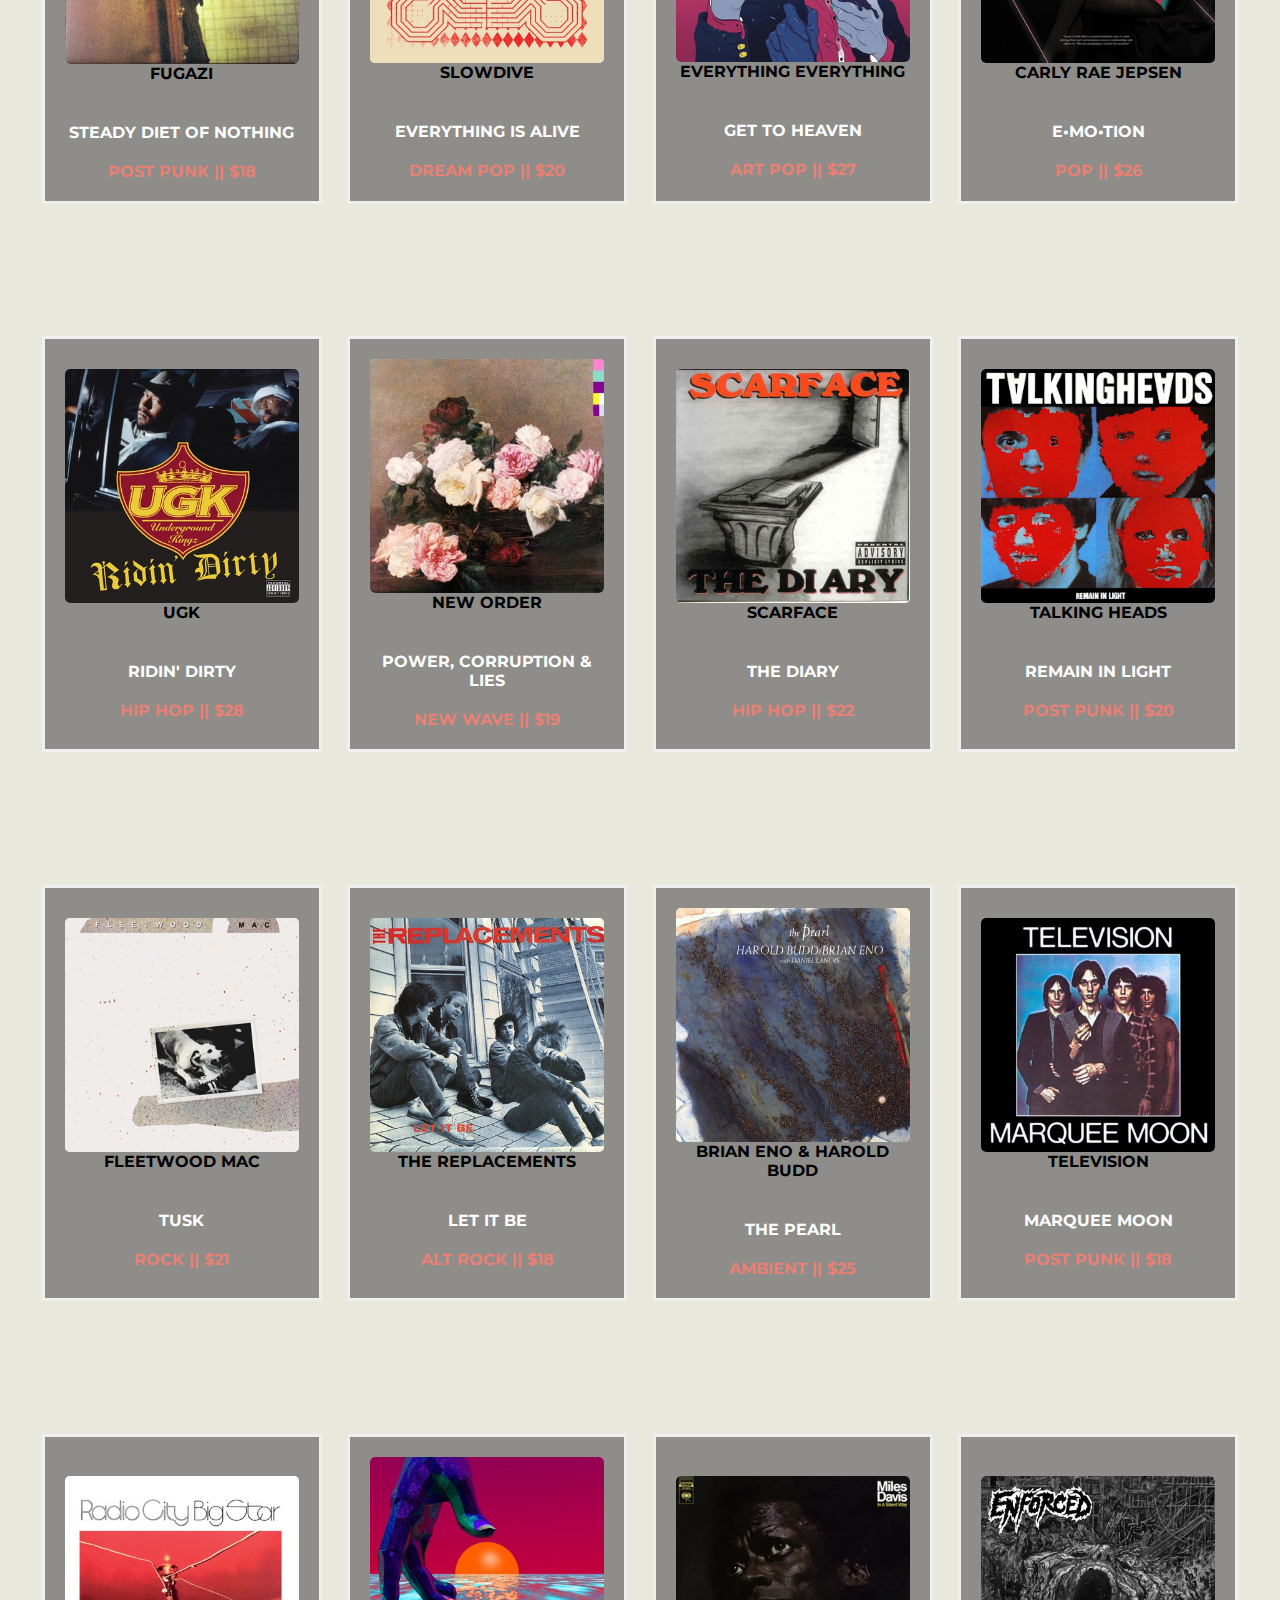
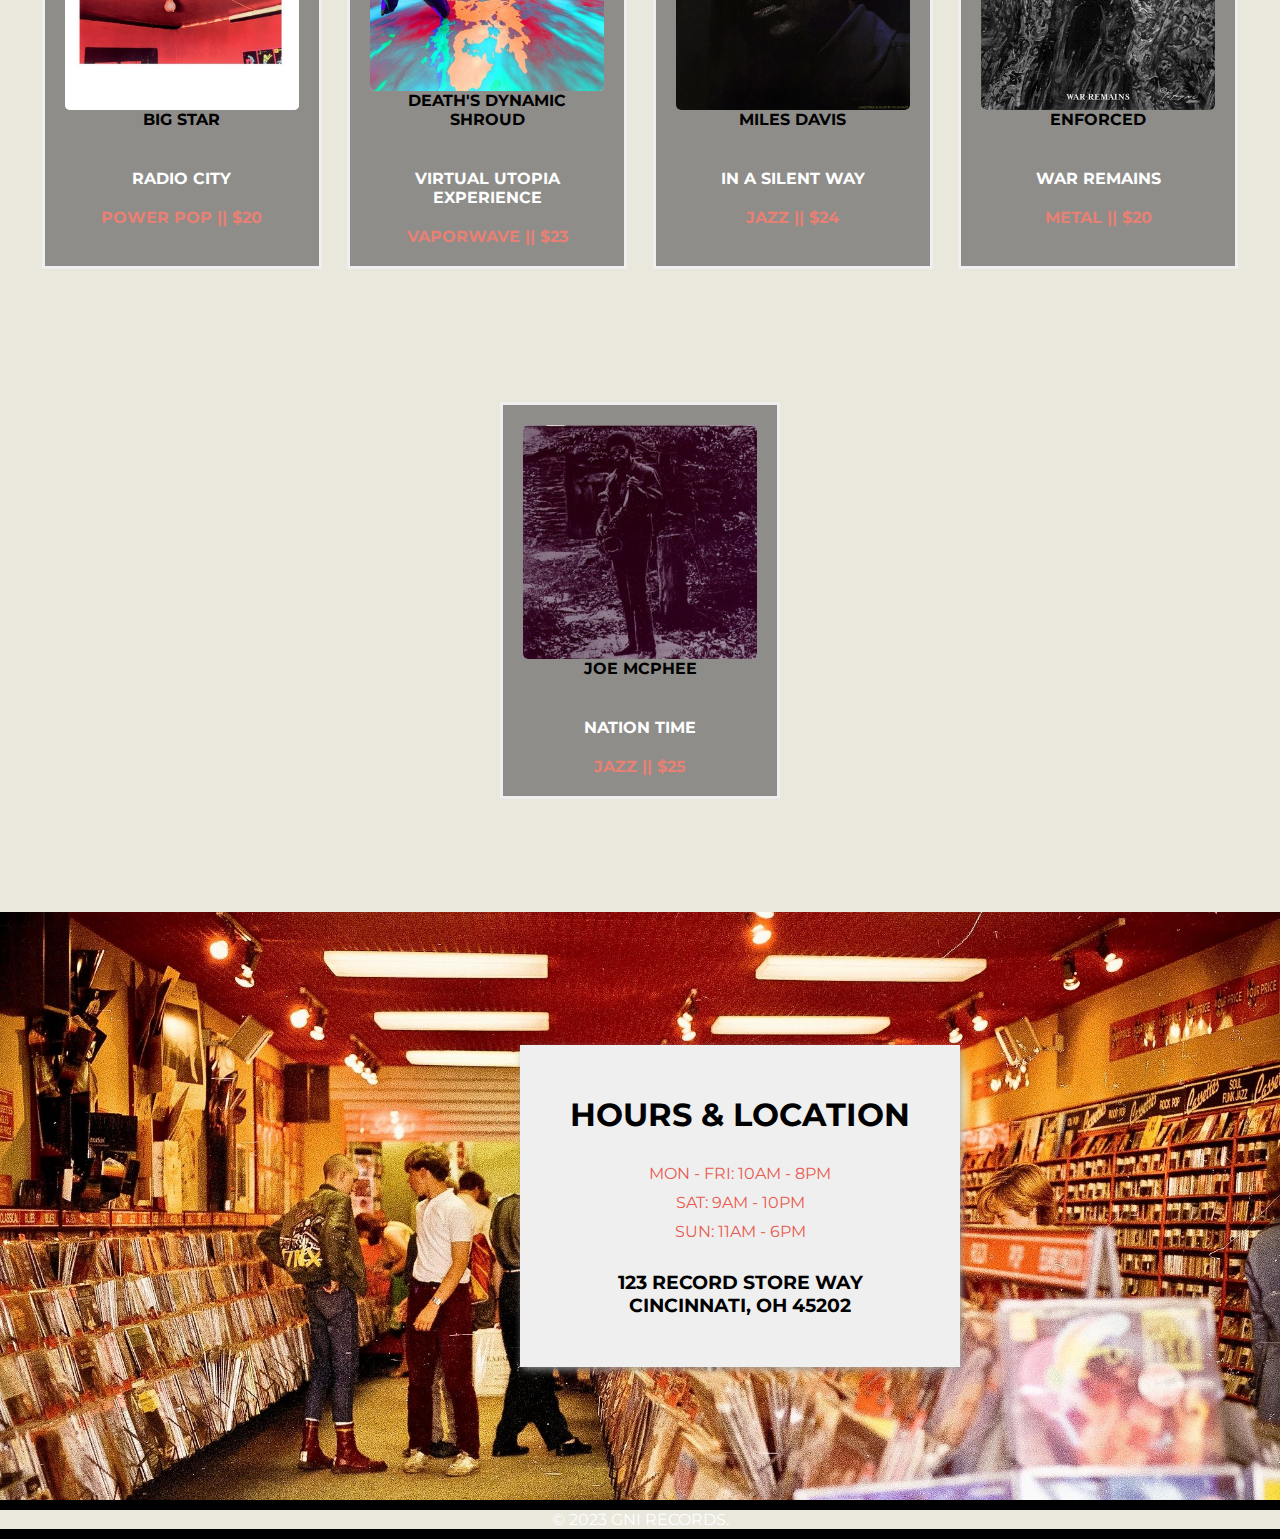
==== commit 06d1196e: "push again to deploy proper" ====
--- a/index.html
+++ b/index.html
@@ -10,8 +10,8 @@
       href="https://fonts.googleapis.com/css2?family=Montserrat:wght@600&display=swap"
       rel="stylesheet"
     />
-    <link rel="stylesheet" href="./index.css" />
-    <link rel="stylesheet" href="./navAndFooter.css" />
+    <link rel="stylesheet" href="./css/index.css" />
+    <link rel="stylesheet" href="./css/navAndFooter.css" />
     <title>GNI Records</title>
   </head>
   <body>
@@ -35,7 +35,7 @@
         <h3>123 Record Store Way<br />Cincinnati, OH 45202</h3>
       </div>
     </div>
-    <script src="./navAndFooter.css"></script>
-    <script src="./index.js"></script>
+    <script src="./js/index.js"></script>
+    <script src="./js/navAndFooter.js"></script>
   </body>
 </html>
--- a/css/index.css
+++ b/css/index.css
@@ -0,0 +1,161 @@
+* {
+  margin: 0%;
+  padding: 0;
+  box-sizing: border-box;
+  font-family: "Montserrat", sans-serif;
+  text-transform: uppercase;
+  text-decoration: none;
+  list-style: none;
+  background-color: #eae7dc;
+}
+
+body::-webkit-scrollbar {
+  width: 0.4rem;
+}
+
+body::-webkit-scrollbar-track {
+  background: #1e1e24;
+}
+
+body::-webkit-scrollbar-thumb {
+  background: #e85a4f;
+}
+
+
+.banner img {
+  width: 100%;
+  height: auto;
+}
+
+#container {
+  display: flex;
+  flex-direction: row;
+  flex-wrap: wrap;
+  justify-content: center;
+}
+
+.box {
+  display: flex;
+  flex-direction: column;
+  align-items: center;
+  width: 280px;
+  background-color: #8e8d8a;
+  border-style: solid;
+  border-color: #efefef;
+  padding: 20px;
+  text-align: center;
+  margin: 1%;
+  transition: background-color 0.2s, transform 0.2s;
+  display: flex;
+  justify-content: center;
+  align-items: center;
+  margin-top: 120px;
+  cursor: pointer;
+}
+
+.box img {
+  max-width: 100%;
+  border-radius: 5px;
+}
+
+.box h4 {
+  background-color: inherit;
+  color: white;
+  transition: color 0.2s;
+}
+
+.box:hover {
+  background-color: #eae7dc;
+  border-style: 0.5px solid black;
+  transform: scale(1.5);
+}
+
+.box:hover h4 {
+  color: black !important;
+}
+
+.hours-container {
+  position: relative;
+  display: flex;
+  align-items: center;
+  justify-content: center;
+  margin-top: 100px;
+}
+
+.hours-container img {
+  width: 100%;
+  height: auto;
+}
+
+.hours {
+  position: absolute;
+  color: black;
+  right: 25%;
+  background-color: #efefef;
+  padding: 50px;
+  text-align: center;
+  box-shadow: 2px 3px 8px -1px rgba(163, 163, 163, 1);
+}
+
+.hours h1 {
+  margin-bottom: 30px;
+  background-color: #efefef;
+}
+
+.hours ul {
+  margin-bottom: 10px;
+  color: #e85a4f;
+  background-color: #efefef;
+}
+
+.hours h3 {
+  margin-top: 30px;
+  background-color: #efefef;
+}
+
+footer {
+  background-color: #000000 !important;
+  color: #000000;
+  text-align: center;
+  padding: 10px 0;
+}
+
+@media (max-width: 768px) {
+  
+  .box {
+    width: 220px;
+    transition: background-color 0s, transform 0s;
+  }
+
+  .box:hover {
+    transform: scale(1);
+  }
+
+  .hours-container img {
+    display: none;
+  }
+
+  .hours-container {
+    margin-top: 200px;
+    margin-left: 20%;
+  }
+}
+
+@media (max-width: 480px) {
+  .box {
+    max-width: 160px;
+    font-size: 10px;
+  }
+
+  .hours-container img {
+    display: none;
+  }
+
+  .hours-container {
+    margin-top: 300px;
+    width: 400px;
+    text-align: left;
+    margin-left: auto;
+    margin-right: auto;
+  }
+}
--- a/css/navAndFooter.css
+++ b/css/navAndFooter.css
@@ -0,0 +1,107 @@
+#navbar {
+  display: flex;
+  align-items: center;
+  justify-content: space-between;
+  padding: 50px;
+  background-color: #e85a4f;
+  color: #fff;
+}
+
+.icon {
+  width: 50px;
+  vertical-align: middle;
+}
+
+.nav-links a {
+  color: #fff;
+  background-color: #e85a4f;
+}
+
+.logo {
+  font-size: 32px;
+  background-color: #e85a4f;
+}
+
+.menu {
+  background-color: #e85a4f;
+}
+
+.menu li {
+  display: inline-block;
+  position: relative;
+  color: #d8c3a5;
+  background-color: #e85a4f;
+}
+
+.menu li::after {
+  content: "";
+  position: absolute;
+  width: 100%;
+  transform: scaleX(0);
+  height: 2px;
+  bottom: 0;
+  left: 0;
+  background-color: #000000;
+  transform-origin: bottom right;
+  transition: transform 0.25s ease-out;
+}
+
+.menu li:hover:after {
+  transform: scaleX(1);
+  transform-origin: bottom left;
+}
+
+.menu li {
+  padding: 5px 14px;
+}
+
+input[type="checkbox"] {
+  display: none;
+}
+
+.hamburger {
+  display: none;
+  font-size: 24px;
+  user-select: none;
+}
+
+footer {
+    background-color: #000000 !important;
+    color: #fff;
+    text-align: center;
+    padding: 10px 0;
+  }
+
+@media (max-width: 768px) {
+  .menu {
+    display: none;
+    position: absolute;
+    background-color: #e85a4f;
+    right: 0;
+    left: 0;
+    text-align: center;
+    padding: 16px 0;
+  }
+
+  .menu li:hover {
+    display: inline-block;
+    background-color: #e85a4f;
+    transition: 0.3s ease;
+  }
+
+  .menu li + li {
+    margin-top: 12px;
+    background-color: #e85a4f;
+  }
+
+  input[type="checkbox"]:checked ~ .menu {
+    display: flex;
+    justify-content: center;
+    flex-direction: column;
+  }
+
+  .hamburger {
+    display: block;
+    color: black;
+  }
+}
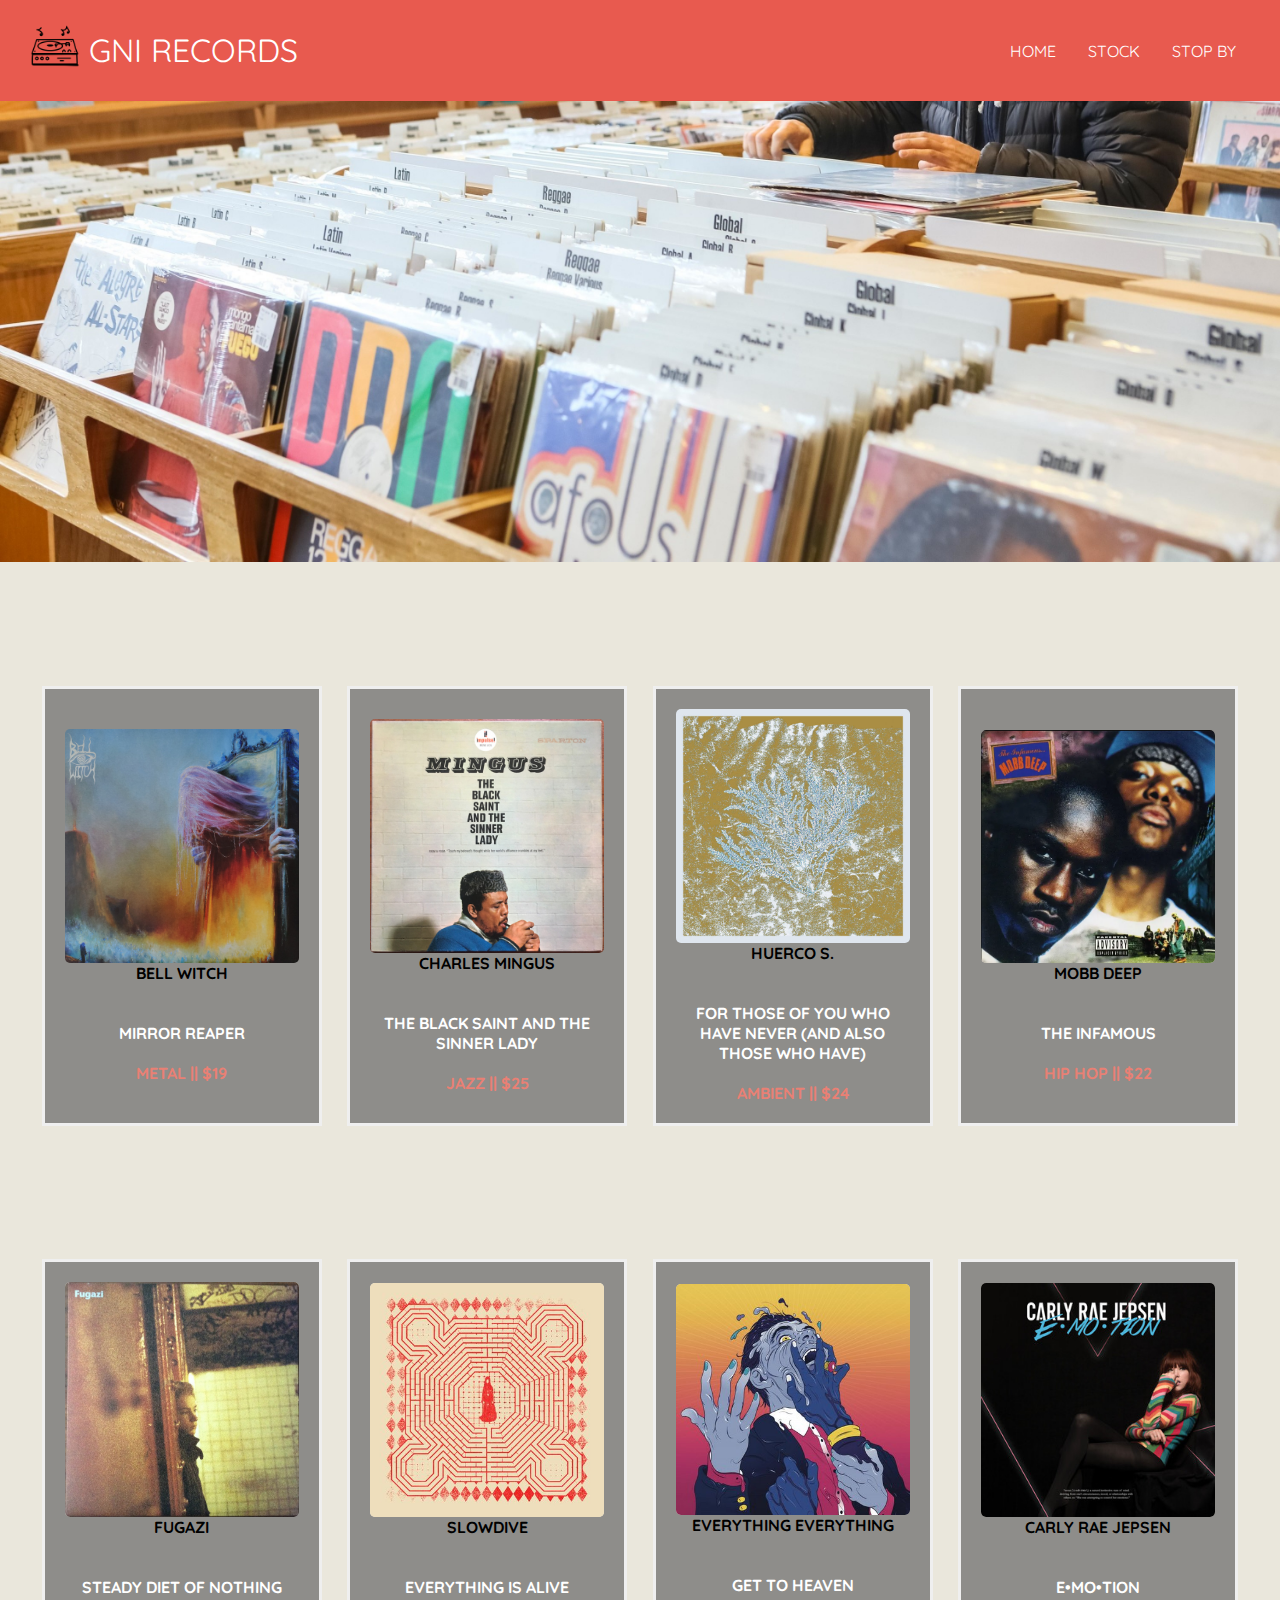
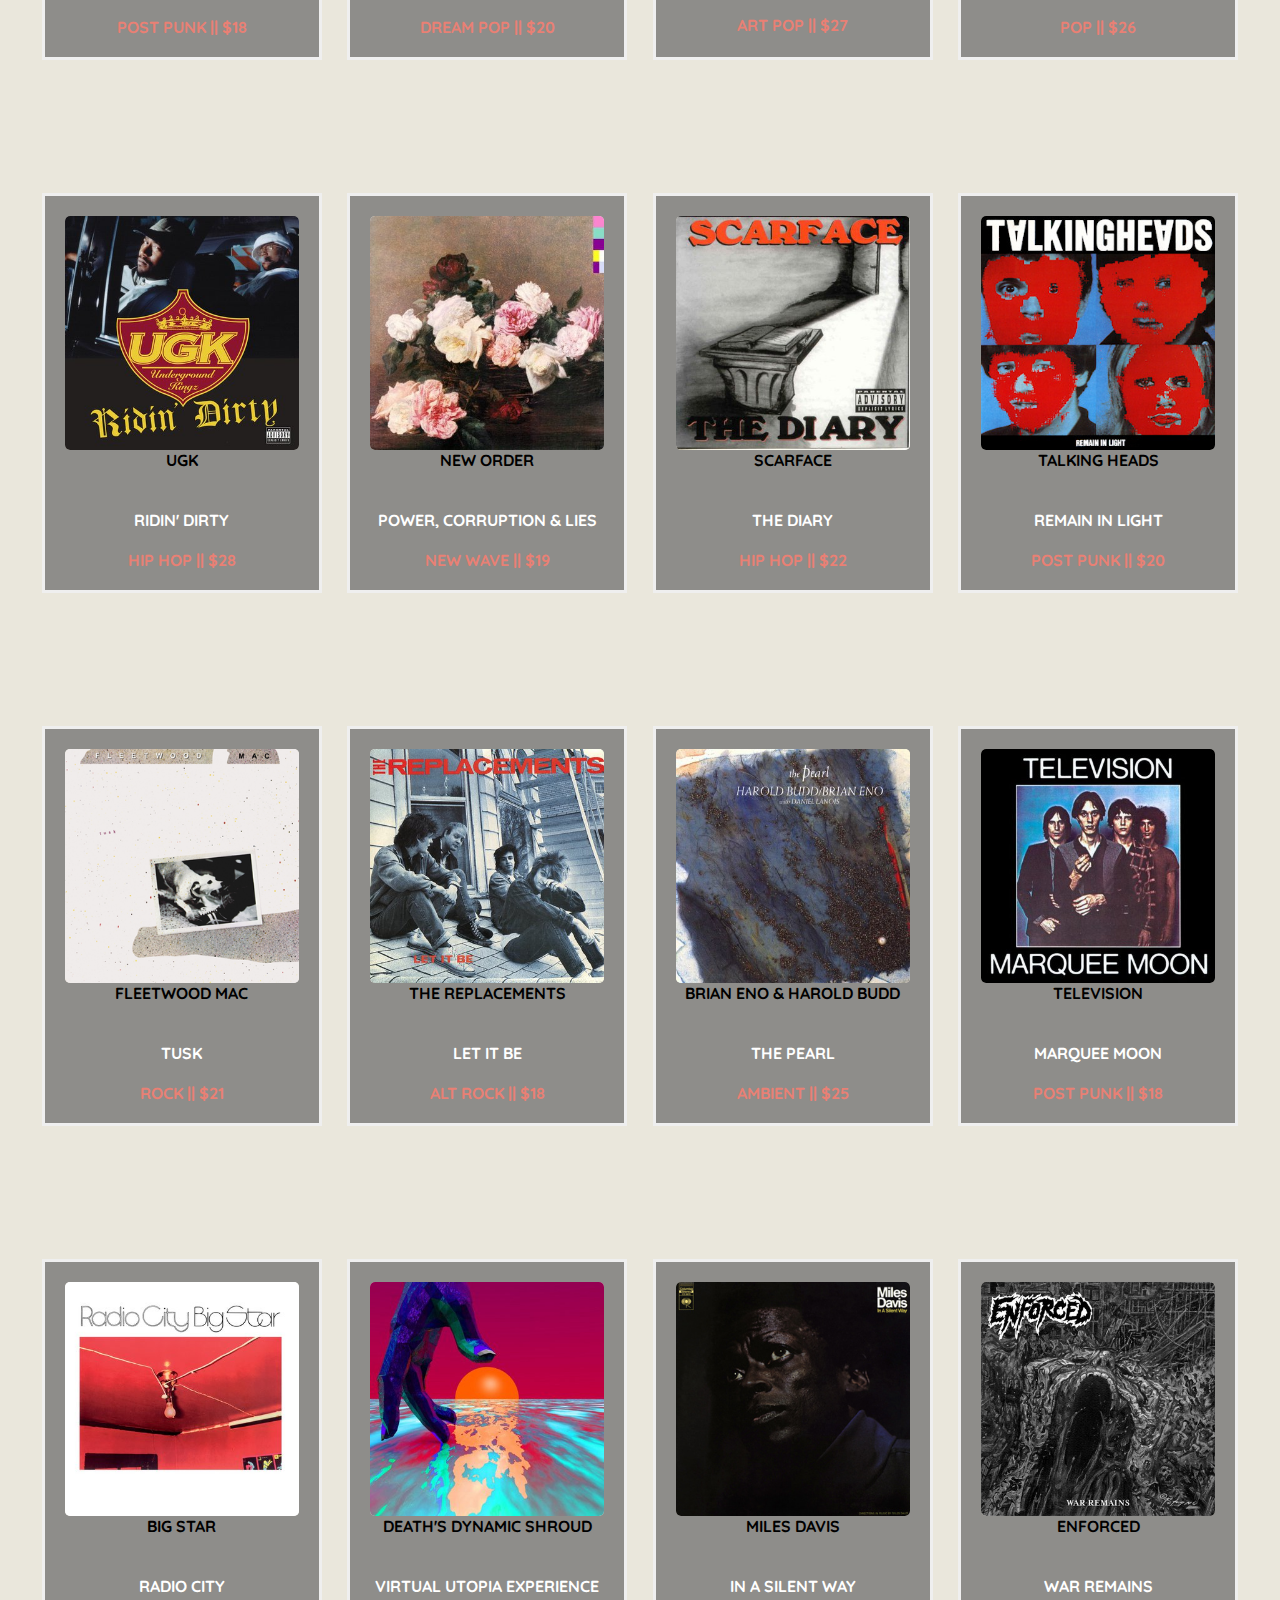
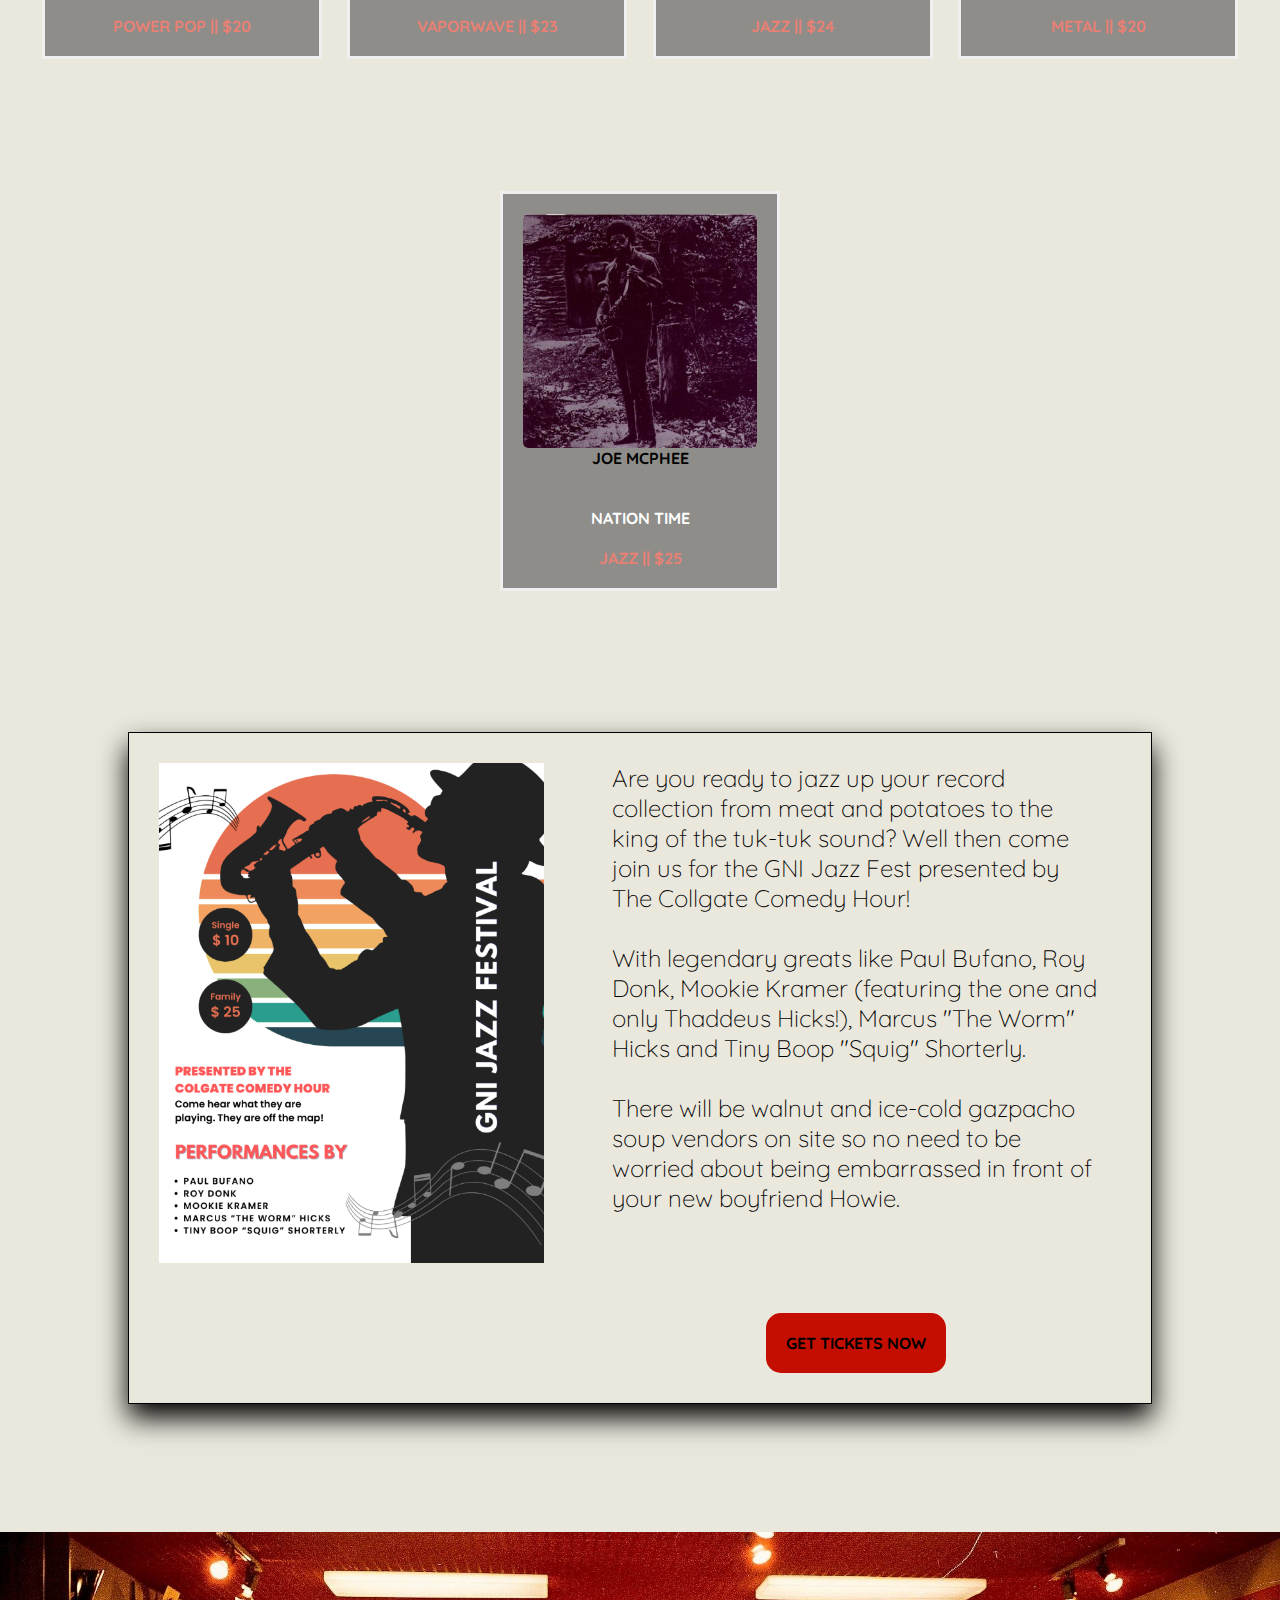
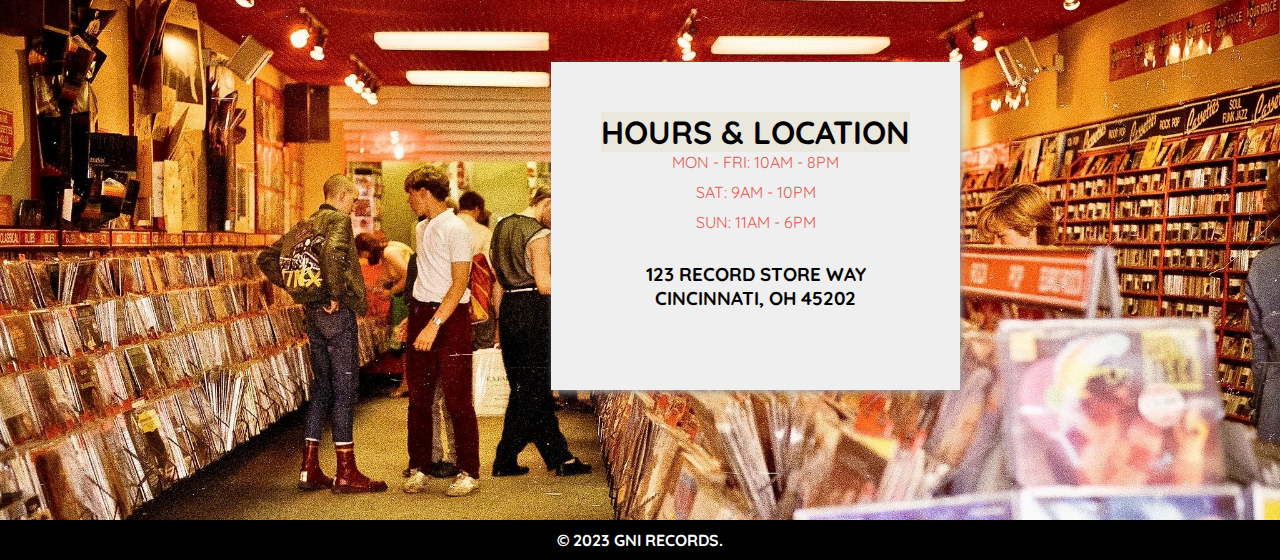
==== commit 665bcd23: "added a jazz fest container w flyer desc and button" ====
--- a/index.html
+++ b/index.html
@@ -7,7 +7,7 @@
     <link rel="preconnect" href="https://fonts.googleapis.com" />
     <link rel="preconnect" href="https://fonts.gstatic.com" crossorigin />
     <link
-      href="https://fonts.googleapis.com/css2?family=Montserrat:wght@600&display=swap"
+      href="https://fonts.googleapis.com/css2?family=Quicksand&display=swap"
       rel="stylesheet"
     />
     <link rel="stylesheet" href="./css/index.css" />
@@ -19,6 +19,26 @@
       <img src="./img/banner-store.jpg" alt="" />
     </div>
     <div id="container"></div>
+    <div class="jazz-fest-container">
+      <img src="./img/jazz-fest.png" alt="" />
+      <div class="jazz-text-container">
+        <h2>
+          Are you ready to jazz up your record collection from meat and potatoes
+          to the king of the tuk-tuk sound? Well then come join us for the GNI
+          Jazz Fest presented by The Collgate Comedy Hour! <br><br>  With legendary greats
+          like Paul Bufano, Roy Donk, Mookie Kramer (featuring the one and only
+          Thaddeus Hicks!), Marcus "The Worm" Hicks and Tiny Boop "Squig"
+          Shorterly. <br><br> There will be walnut and ice-cold gazpacho soup vendors on
+          site so no need to be worried about being embarrassed in front of your
+          new boyfriend Howie.
+        </h2>
+        <a
+          class="jazz-btn"
+          href="https://m.media-amazon.com/images/M/MV5BNmRkN2Y0NjAtYTg1Ni00YzI2LTgzNjMtMjYzOTU3YTE5NDEyXkEyXkFqcGdeQXVyMTAyMDUwNzIx._V1_FMjpg_UX1000_.jpg"
+          target="_blank"
+          >GET TICKETS NOW</a>
+      </div>
+    </div>
     <div class="hours-container">
       <img src="./img/records.jpg" alt="" />
       <div class="hours">
--- a/css/index.css
+++ b/css/index.css
@@ -2,7 +2,7 @@
   margin: 0%;
   padding: 0;
   box-sizing: border-box;
-  font-family: "Montserrat", sans-serif;
+  font-family: 'Quicksand', sans-serif;
   text-transform: uppercase;
   text-decoration: none;
   list-style: none;
@@ -20,7 +20,6 @@
 body::-webkit-scrollbar-thumb {
   background: #e85a4f;
 }
-
 
 .banner img {
   width: 100%;
@@ -74,6 +73,49 @@
   color: black !important;
 }
 
+.jazz-fest-container {
+  display: flex;
+  justify-content: space-between; 
+  border: 1px solid;
+  margin: 10%;
+  padding: 30px;
+  box-shadow: 0 14px 26px;
+}
+
+.jazz-fest-container img {
+  max-width: 100%;
+  height: auto;
+  flex: 0 0 40%;
+}
+
+.jazz-text-container {
+  display: flex;
+  flex-direction: column; 
+  justify-content: center;
+  flex: 0 0 55%;
+  padding: 0 20px;
+}
+
+.jazz-fest-container h2 {
+  font-weight: 100;
+  text-align: left; 
+  text-transform: none;
+}
+
+.jazz-btn {
+  align-self: center; 
+  text-align: center; 
+  margin-top: 100px; 
+  padding: 20px;
+  color: #000000;
+  background-color: #c30e01;
+  font-weight: 800;
+  cursor: pointer;
+  border-style: 2px;
+  border-radius: 15px 15px;
+}
+
+
 .hours-container {
   position: relative;
   display: flex;
@@ -97,9 +139,11 @@
   box-shadow: 2px 3px 8px -1px rgba(163, 163, 163, 1);
 }
 
-.hours h1 {
+.hours h3 {
   margin-bottom: 30px;
   background-color: #efefef;
+  word-wrap: break-word; 
+  overflow-wrap: break-word;
 }
 
 .hours ul {
@@ -120,8 +164,14 @@
   padding: 10px 0;
 }
 
+@media (max-width: 1700px) {
+  .jazz-fest-container img {
+    width: 300px;
+    height: 500px;
+  }
+}
+
 @media (max-width: 768px) {
-  
   .box {
     width: 220px;
     transition: background-color 0s, transform 0s;
@@ -138,6 +188,20 @@
   .hours-container {
     margin-top: 200px;
     margin-left: 20%;
+  }
+
+  .jazz-fest-container {
+    flex-direction: column; 
+  }
+
+  .jazz-fest-container img,
+  .jazz-text-container {
+    flex: 0 0 100%; 
+    padding: 0; 
+  }
+
+  .jazz-btn {
+    margin-top: 10px; 
   }
 }
 
--- a/css/navAndFooter.css
+++ b/css/navAndFooter.css
@@ -2,14 +2,16 @@
   display: flex;
   align-items: center;
   justify-content: space-between;
-  padding: 50px;
+  padding: 30px;
   background-color: #e85a4f;
   color: #fff;
+  font-family: 'Quicksand', sans-serif;
 }
 
 .icon {
   width: 50px;
   vertical-align: middle;
+  margin-top: -15px;
 }
 
 .nav-links a {
@@ -66,11 +68,15 @@
 }
 
 footer {
-    background-color: #000000 !important;
-    color: #fff;
-    text-align: center;
-    padding: 10px 0;
-  }
+  background-color: #000000 !important;
+  color: #fff;
+  text-align: center;
+  padding: 10px 0;
+}
+
+footer h4 {
+  background-color: #000000;
+}
 
 @media (max-width: 768px) {
   .menu {
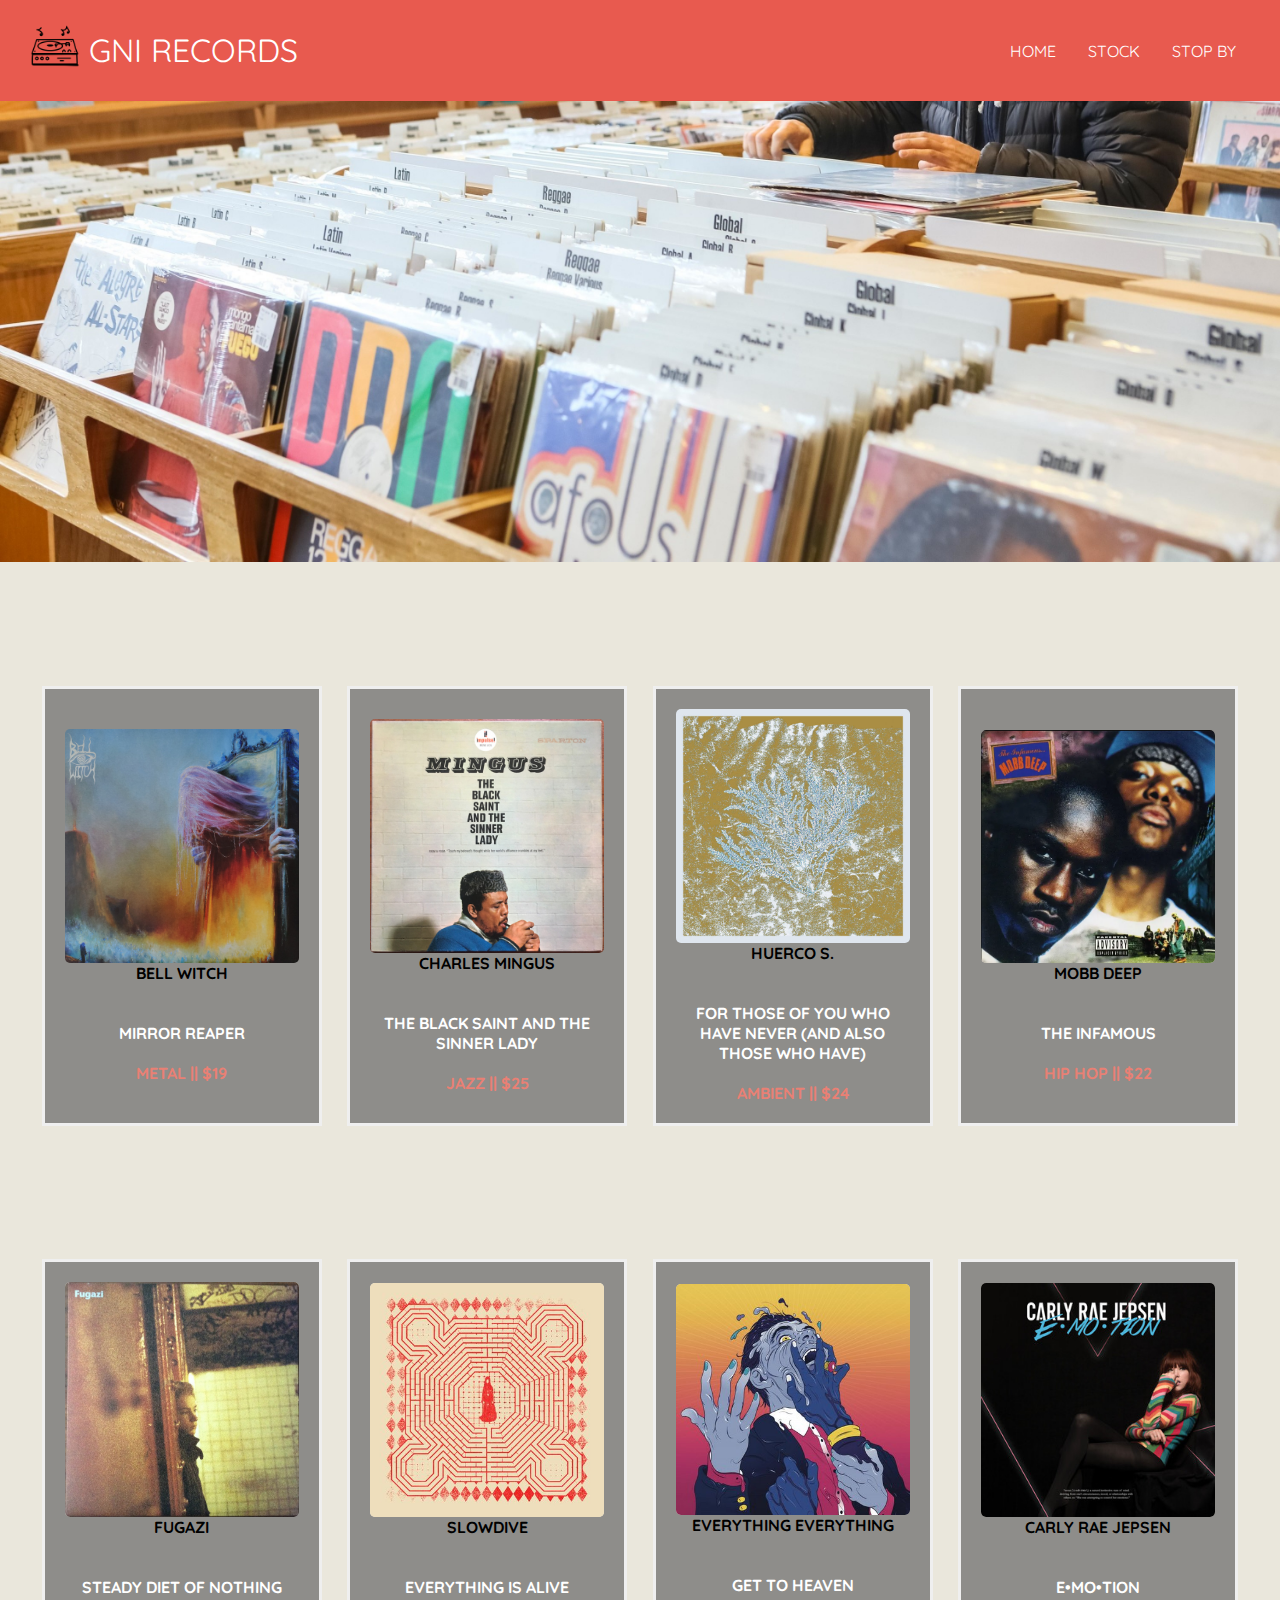
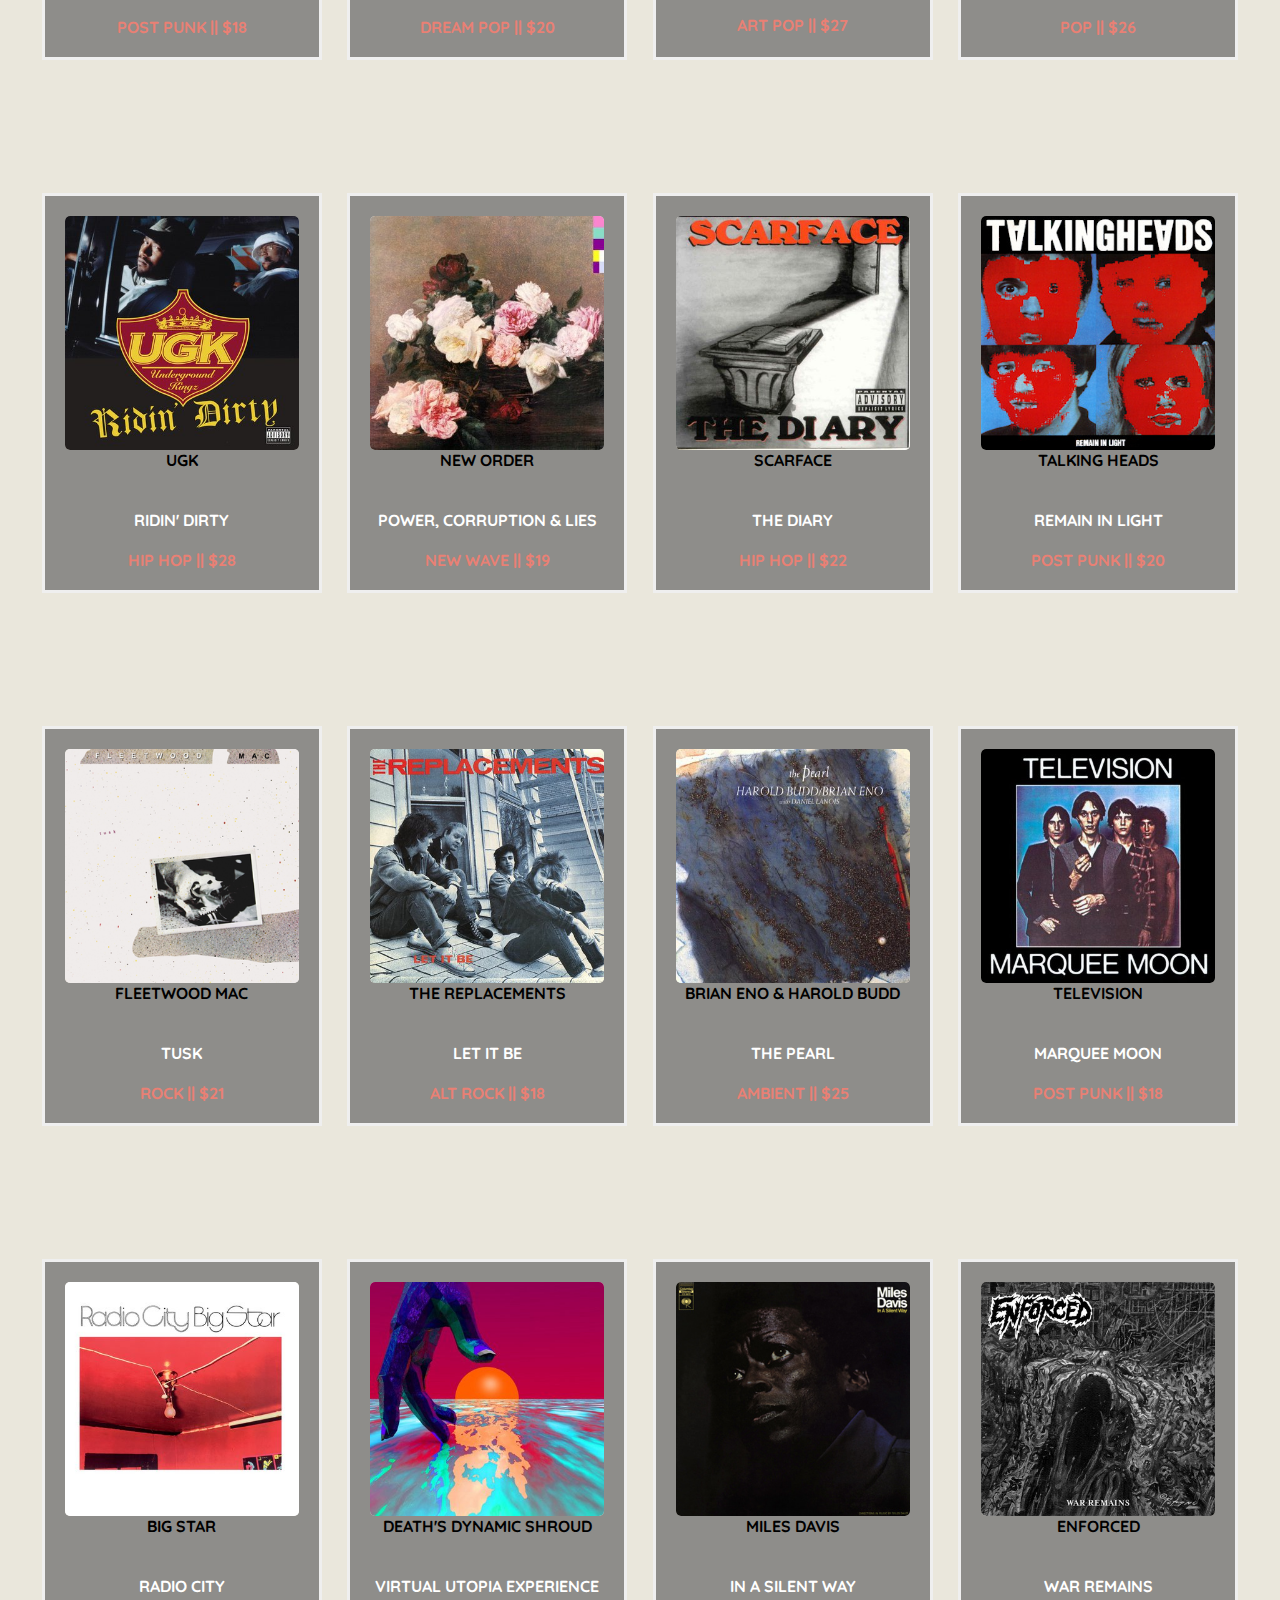
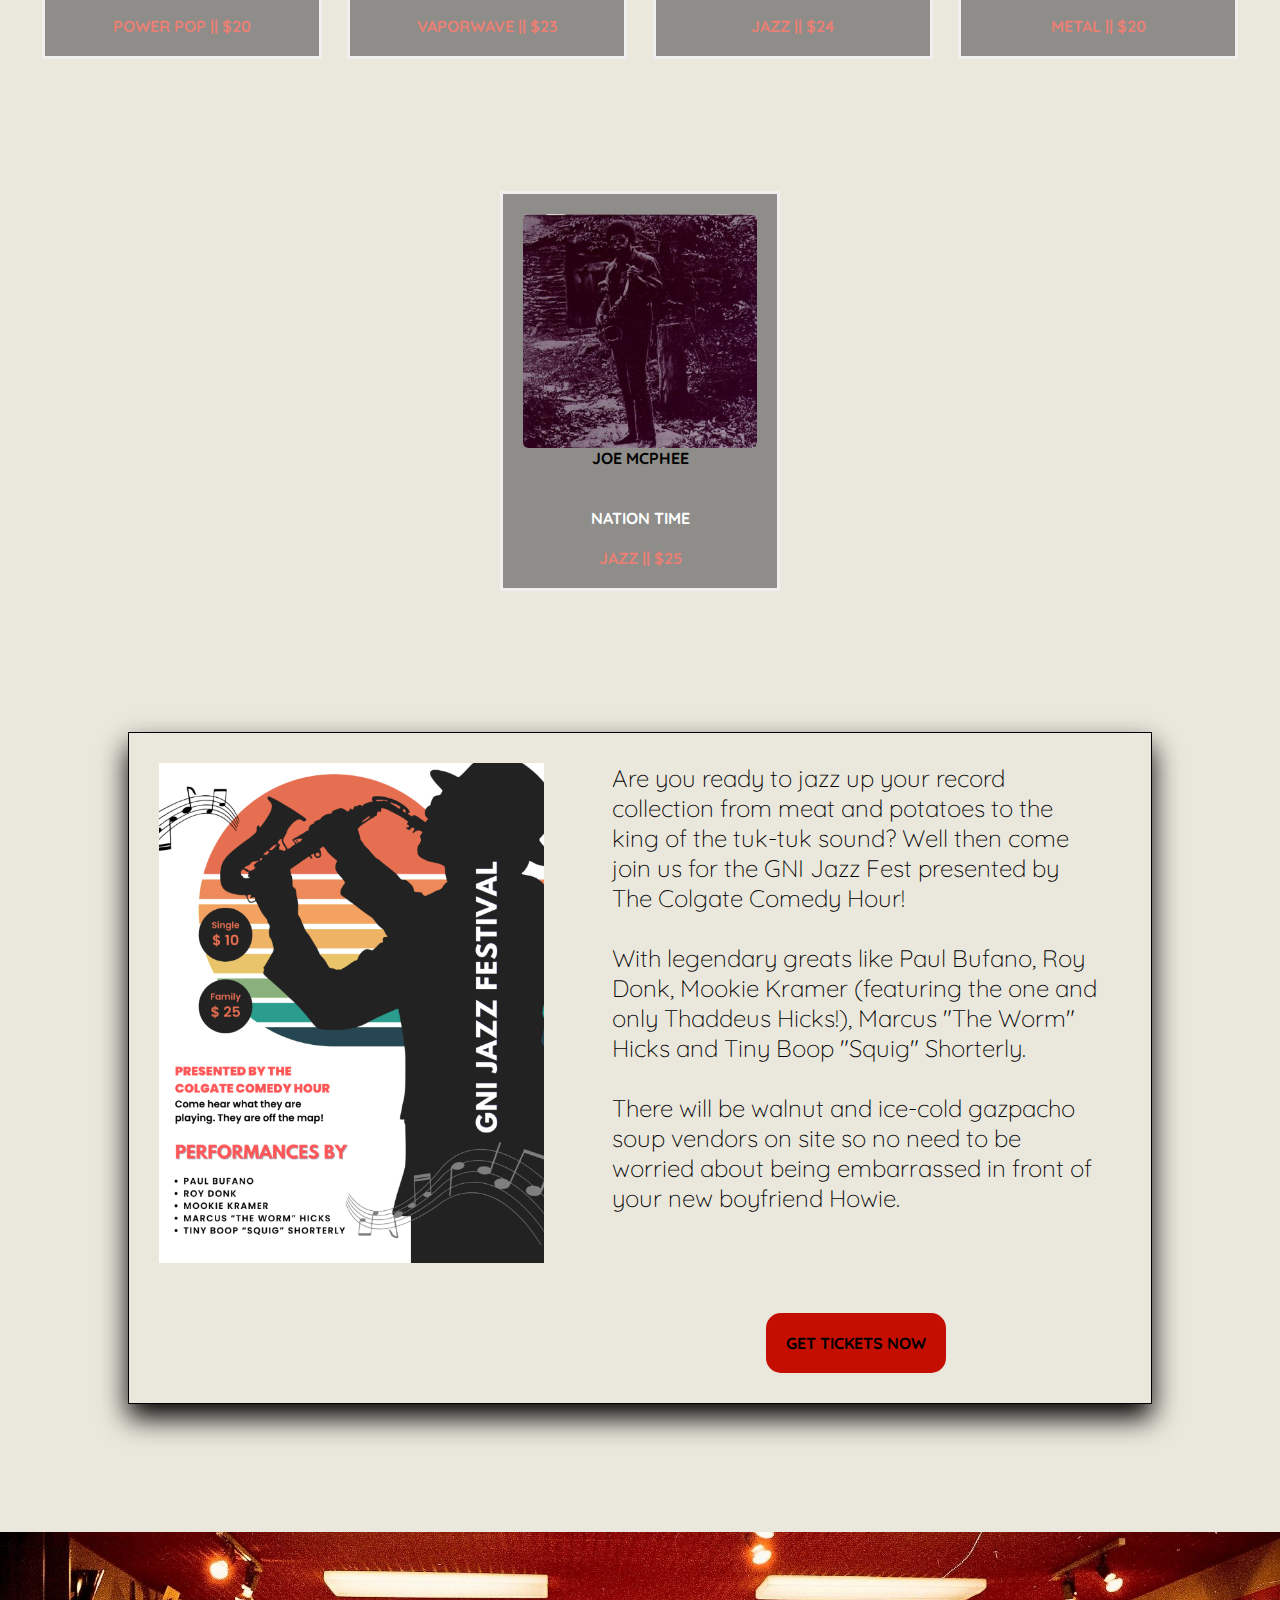
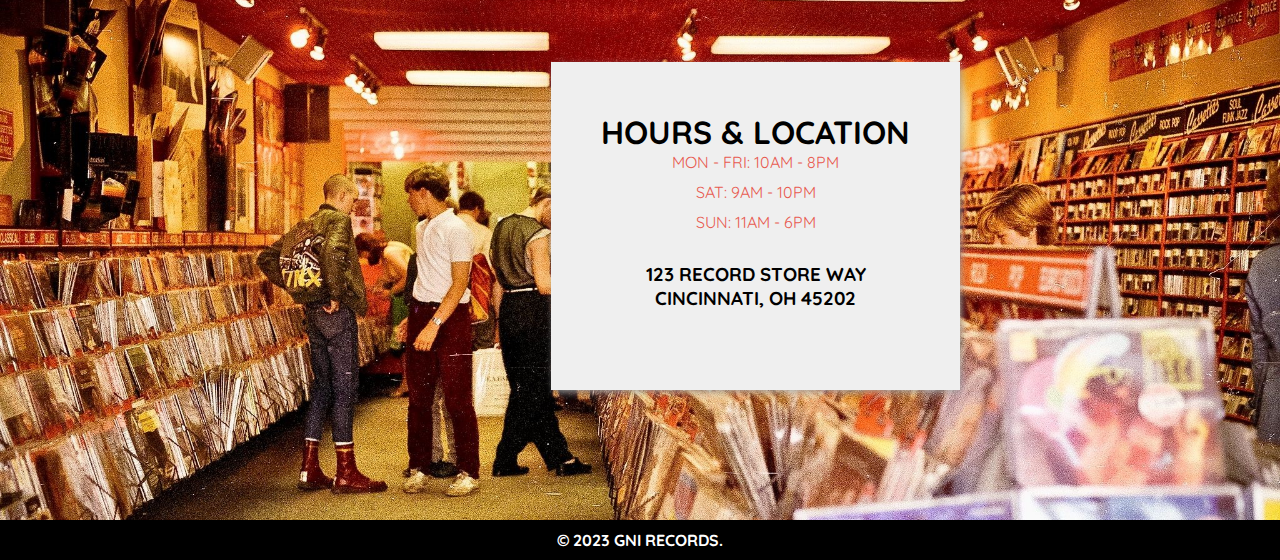
==== commit 9517359d: "footer and hours on front page fixed in mobile" ====
--- a/index.html
+++ b/index.html
@@ -25,7 +25,7 @@
         <h2>
           Are you ready to jazz up your record collection from meat and potatoes
           to the king of the tuk-tuk sound? Well then come join us for the GNI
-          Jazz Fest presented by The Collgate Comedy Hour! <br><br>  With legendary greats
+          Jazz Fest presented by The Colgate Comedy Hour! <br><br>  With legendary greats
           like Paul Bufano, Roy Donk, Mookie Kramer (featuring the one and only
           Thaddeus Hicks!), Marcus "The Worm" Hicks and Tiny Boop "Squig"
           Shorterly. <br><br> There will be walnut and ice-cold gazpacho soup vendors on
--- a/css/index.css
+++ b/css/index.css
@@ -124,6 +124,10 @@
   margin-top: 100px;
 }
 
+.hours-container h1 {
+  background-color: #efefef;
+}
+
 .hours-container img {
   width: 100%;
   height: auto;
@@ -171,7 +175,7 @@
   }
 }
 
-@media (max-width: 768px) {
+@media (max-width: 840px) {
   .box {
     width: 220px;
     transition: background-color 0s, transform 0s;
@@ -205,21 +209,26 @@
   }
 }
 
-@media (max-width: 480px) {
+@media (max-width: 840px) {
   .box {
     max-width: 160px;
     font-size: 10px;
   }
 
+  .jazz-fest-container {
+    margin-bottom: 300px;
+  }
+
   .hours-container img {
     display: none;
   }
 
   .hours-container {
+    height: 100%;
+    width: auto; 
+  }
+
+  footer {
     margin-top: 300px;
-    width: 400px;
-    text-align: left;
-    margin-left: auto;
-    margin-right: auto;
-  }
-}
+  }
+}
